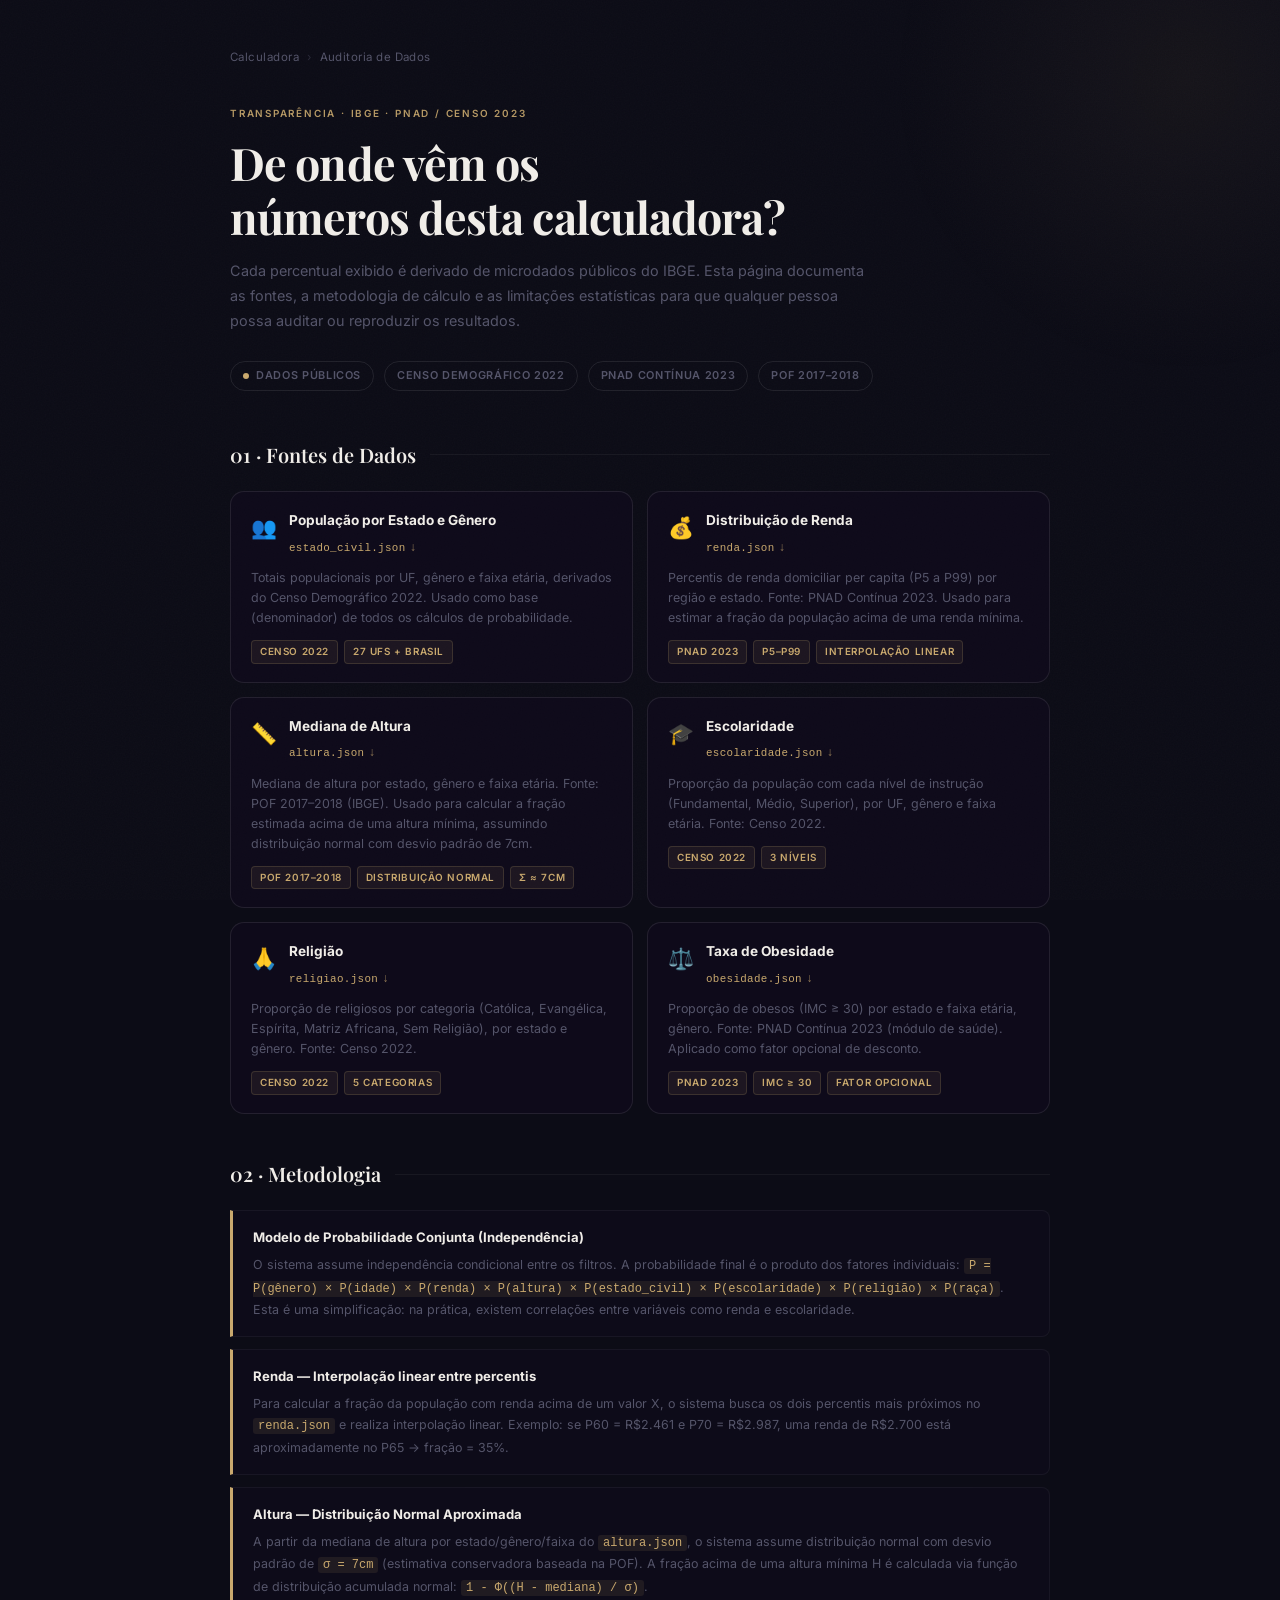
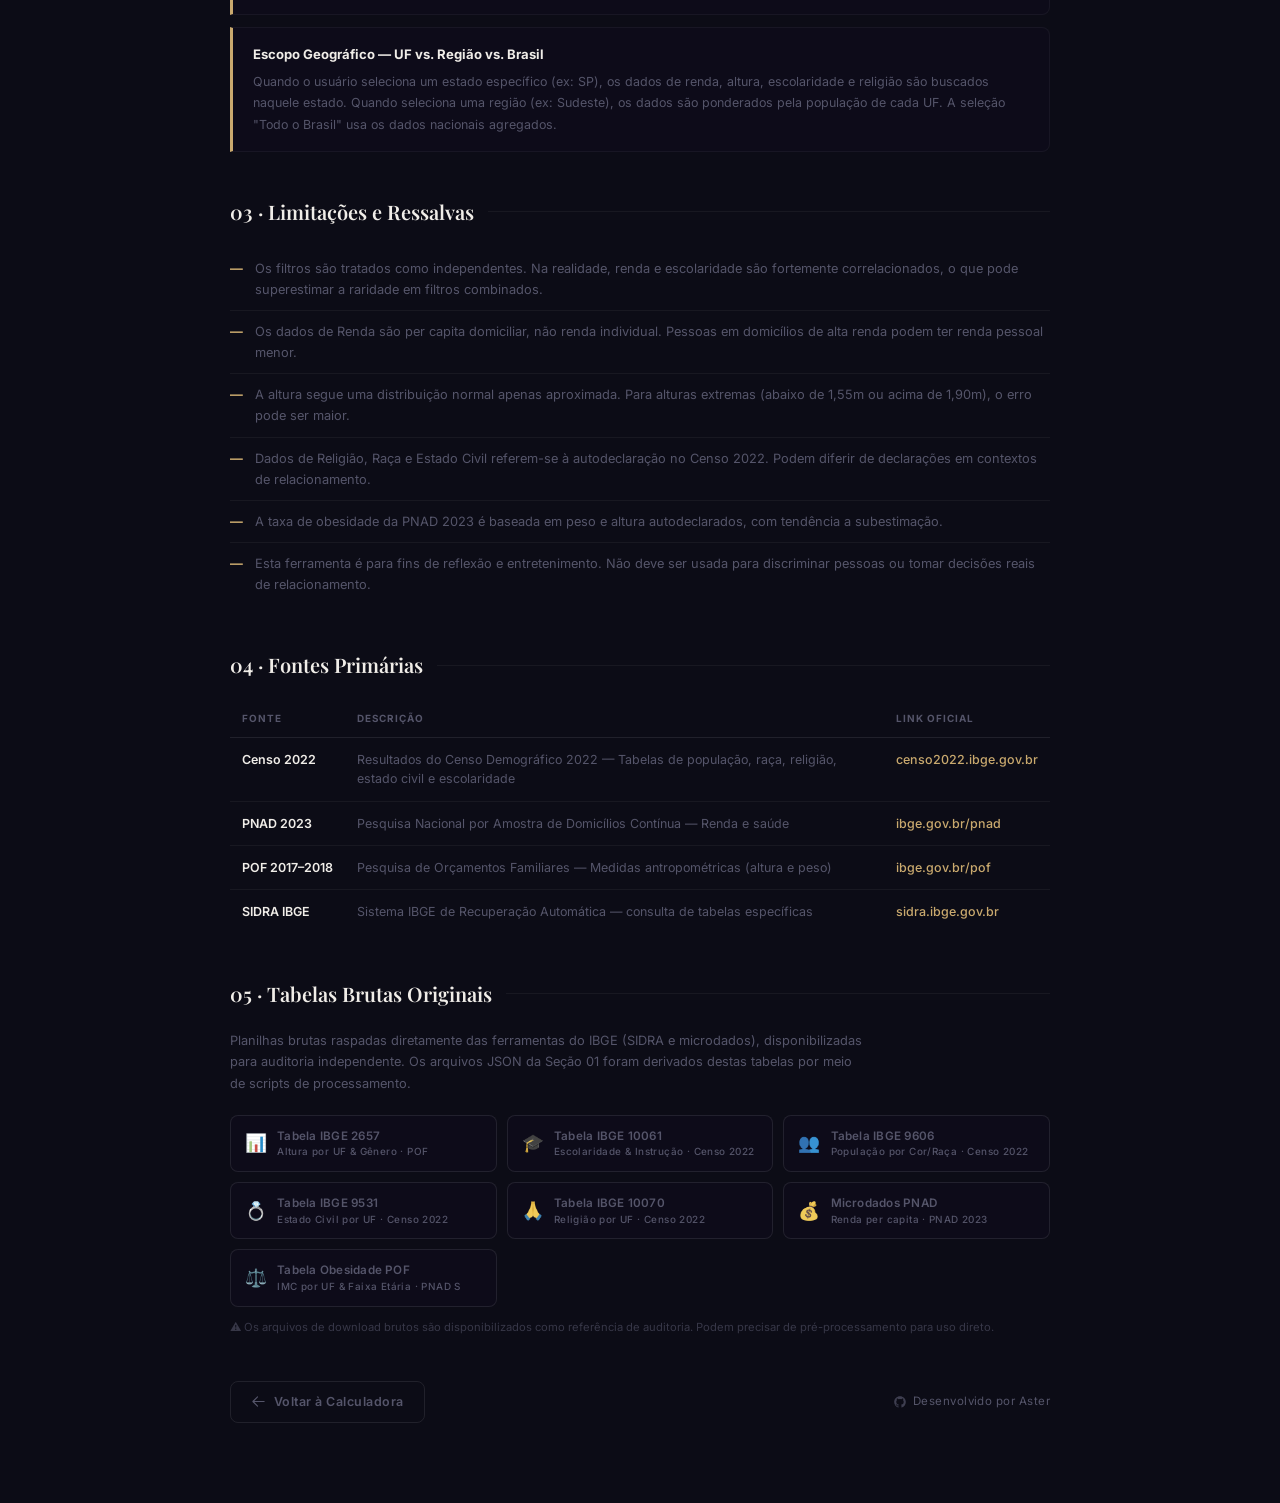
==== dados.html @ e8692c4b "feat: implement calculator interface and add population data CSVs" ====
<!DOCTYPE html>
<html lang="pt-BR">
<head>
  <meta charset="UTF-8" />
  <meta name="viewport" content="width=device-width, initial-scale=1.0" />
  <title>Auditoria de Dados · Calculadora de Raridade</title>
  <meta name="description" content="Transparência total sobre os microdados do IBGE utilizados na Calculadora de Raridade de Parceiros. Consulte fontes, metodologia e limitações." />
  <link rel="stylesheet" href="./css/style.css" />
  <style>
    /* ── Estilos exclusivos de dados.html ─────────────────────────── */
    .audit-wrapper {
      max-width: 860px;
      margin: 0 auto;
      padding: 48px 20px 80px;
      position: relative;
      z-index: 1;
    }

    /* Breadcrumb */
    .breadcrumb {
      display: flex;
      align-items: center;
      gap: 8px;
      font-size: 0.72rem;
      color: var(--text-muted);
      letter-spacing: 0.04em;
      margin-bottom: 40px;
    }
    .breadcrumb a {
      color: var(--text-muted);
      text-decoration: none;
      transition: color 0.18s;
    }
    .breadcrumb a:hover { color: var(--gold-base); }
    .breadcrumb-sep { opacity: 0.4; }

    /* Page header */
    .audit-header {
      margin-bottom: 48px;
    }
    .audit-supertitle {
      font-size: 0.62rem;
      font-weight: 600;
      letter-spacing: 0.18em;
      text-transform: uppercase;
      color: var(--gold-base);
      margin-bottom: 14px;
      opacity: 0.9;
    }
    .audit-title {
      font-family: var(--font-serif);
      font-size: clamp(1.8rem, 5vw, 2.8rem);
      font-weight: 700;
      color: var(--text-primary);
      letter-spacing: -0.02em;
      line-height: 1.2;
      margin-bottom: 14px;
    }
    .audit-desc {
      font-size: 0.9rem;
      color: var(--text-muted);
      line-height: 1.75;
      max-width: 640px;
    }

    /* Status badge row */
    .status-row {
      display: flex;
      flex-wrap: wrap;
      gap: 10px;
      margin: 28px 0 44px;
    }
    .status-chip {
      display: inline-flex;
      align-items: center;
      gap: 7px;
      padding: 5px 12px;
      border: 1px solid var(--border-default);
      border-radius: 9999px;
      font-size: 0.68rem;
      font-weight: 600;
      letter-spacing: 0.06em;
      text-transform: uppercase;
      color: var(--text-muted);
    }
    .status-chip .dot {
      width: 6px; height: 6px;
      border-radius: 50%;
      background: var(--gold-base);
      animation: subtlePulse 2.5s ease-in-out infinite;
    }

    /* Section heading */
    .section-rule {
      display: flex;
      align-items: center;
      gap: 14px;
      margin-bottom: 20px;
    }
    .section-rule h2 {
      font-family: var(--font-serif);
      font-size: 1.25rem;
      font-weight: 600;
      color: var(--text-primary);
      white-space: nowrap;
    }
    .section-rule::after {
      content: '';
      flex: 1;
      height: 1px;
      background: var(--border-subtle);
    }

    /* Data source card */
    .source-grid {
      display: grid;
      grid-template-columns: 1fr;
      gap: 14px;
      margin-bottom: 44px;
    }
    @media (min-width: 600px) {
      .source-grid { grid-template-columns: 1fr 1fr; }
    }

    .source-card {
      background: rgba(17, 10, 31, 0.6);
      border: 1px solid var(--border-default);
      border-radius: var(--radius-md);
      padding: 18px 20px;
      transition: border-color 0.2s;
    }
    .source-card:hover {
      border-color: rgba(201, 169, 110, 0.3);
    }
    .source-card-header {
      display: flex;
      align-items: flex-start;
      gap: 12px;
      margin-bottom: 10px;
    }
    .source-icon {
      font-size: 1.3rem;
      flex-shrink: 0;
      margin-top: 1px;
    }
    .source-name {
      font-size: 0.85rem;
      font-weight: 700;
      color: var(--text-primary);
      margin-bottom: 2px;
    }
    .source-file {
      font-size: 0.68rem;
      color: var(--gold-base);
      font-family: 'Courier New', monospace;
      letter-spacing: 0.03em;
    }
    .source-desc {
      font-size: 0.78rem;
      color: var(--text-muted);
      line-height: 1.6;
      margin-bottom: 12px;
    }
    .source-tags {
      display: flex;
      flex-wrap: wrap;
      gap: 6px;
    }
    .tag {
      font-size: 0.62rem;
      font-weight: 600;
      letter-spacing: 0.06em;
      text-transform: uppercase;
      padding: 3px 8px;
      border-radius: 4px;
      background: rgba(201, 169, 110, 0.08);
      border: 1px solid rgba(201, 169, 110, 0.18);
      color: var(--gold-base);
    }
    .tag.tag-neutral {
      background: rgba(255,255,255,0.04);
      border-color: var(--border-default);
      color: var(--text-muted);
    }

    /* Methodology block */
    .method-block {
      background: rgba(17, 10, 31, 0.4);
      border: 1px solid var(--border-subtle);
      border-left: 3px solid var(--gold-base);
      border-radius: 0 var(--radius-sm) var(--radius-sm) 0;
      padding: 16px 20px;
      margin-bottom: 12px;
    }
    .method-title {
      font-size: 0.82rem;
      font-weight: 700;
      color: var(--text-primary);
      margin-bottom: 6px;
    }
    .method-text {
      font-size: 0.78rem;
      color: var(--text-muted);
      line-height: 1.7;
    }
    .method-text code {
      font-family: 'Courier New', monospace;
      background: rgba(201, 169, 110, 0.1);
      color: var(--gold-base);
      padding: 1px 5px;
      border-radius: 3px;
      font-size: 0.75rem;
    }

    /* Limitation list */
    .limitation-list {
      list-style: none;
      margin-bottom: 44px;
    }
    .limitation-list li {
      display: flex;
      gap: 12px;
      font-size: 0.8rem;
      color: var(--text-muted);
      line-height: 1.65;
      padding: 10px 0;
      border-bottom: 1px solid var(--border-subtle);
    }
    .limitation-list li:last-child { border-bottom: none; }
    .limitation-list li::before {
      content: '—';
      color: var(--gold-base);
      flex-shrink: 0;
      font-weight: 700;
    }

    /* External link table */
    .links-table {
      width: 100%;
      border-collapse: collapse;
      font-size: 0.78rem;
      margin-bottom: 44px;
    }
    .links-table th {
      text-align: left;
      font-size: 0.62rem;
      font-weight: 700;
      letter-spacing: 0.1em;
      text-transform: uppercase;
      color: var(--text-muted);
      padding: 10px 12px;
      border-bottom: 1px solid var(--border-default);
    }
    .links-table td {
      padding: 12px 12px;
      vertical-align: top;
      border-bottom: 1px solid var(--border-subtle);
      color: var(--text-muted);
      line-height: 1.55;
    }
    .links-table tr:last-child td { border-bottom: none; }
    .links-table a {
      color: var(--gold-base);
      text-decoration: none;
      font-weight: 500;
    }
    .links-table a:hover { text-decoration: underline; }
    .links-table td:first-child {
      font-weight: 600;
      color: var(--text-primary);
      white-space: nowrap;
    }

    /* Back button */
    .back-btn {
      display: inline-flex;
      align-items: center;
      gap: 8px;
      padding: 10px 20px;
      border: 1px solid var(--border-default);
      border-radius: var(--radius-sm);
      font-size: 0.78rem;
      font-weight: 600;
      color: var(--text-muted);
      text-decoration: none;
      letter-spacing: 0.04em;
      background: transparent;
      transition: border-color 0.18s, color 0.18s, background 0.18s;
    }
    .back-btn:hover {
      border-color: var(--gold-base);
      color: var(--text-primary);
      background: rgba(201, 169, 110, 0.06);
    }
    .back-btn svg {
      width: 15px;
      height: 15px;
      flex-shrink: 0;
    }

    /* Download link (JSON nos cards) */
    .download-link {
      display: inline-flex;
      align-items: center;
      gap: 4px;
      text-decoration: none;
      color: var(--gold-base);
      transition: color 0.18s, opacity 0.18s;
      cursor: pointer;
    }
    .download-link:hover {
      color: #ffffff;
      opacity: 1;
    }
    .dl-icon {
      display: inline-block;
      font-style: normal;
      font-size: 0.75rem;
      opacity: 0.7;
      transition: transform 0.18s, opacity 0.18s;
    }
    .download-link:hover .dl-icon {
      transform: translateY(2px);
      opacity: 1;
    }

    /* Raw download grid (Seção 05) */
    .raw-dl-intro {
      font-size: 0.8rem;
      color: var(--text-muted);
      line-height: 1.7;
      margin-bottom: 20px;
      max-width: 640px;
    }
    .raw-dl-grid {
      display: grid;
      grid-template-columns: 1fr 1fr;
      gap: 10px;
      margin-bottom: 44px;
    }
    @media (min-width: 600px) {
      .raw-dl-grid { grid-template-columns: 1fr 1fr 1fr; }
    }
    .raw-dl-btn {
      display: flex;
      align-items: center;
      gap: 10px;
      padding: 12px 14px;
      border: 1px solid var(--border-default);
      border-radius: var(--radius-sm);
      background: rgba(17, 10, 31, 0.4);
      text-decoration: none;
      color: var(--text-muted);
      font-size: 0.73rem;
      font-weight: 500;
      letter-spacing: 0.02em;
      line-height: 1.4;
      transition:
        border-color 0.18s var(--ease-smooth),
        color 0.18s var(--ease-smooth),
        background 0.18s var(--ease-smooth);
    }
    .raw-dl-btn:hover {
      border-color: rgba(201, 169, 110, 0.35);
      color: var(--text-primary);
      background: rgba(201, 169, 110, 0.05);
    }
    .raw-dl-btn .rdl-icon {
      font-size: 1.1rem;
      flex-shrink: 0;
      filter: grayscale(0.3);
    }
    .raw-dl-btn .rdl-info {
      display: flex;
      flex-direction: column;
    }
    .raw-dl-btn .rdl-name {
      font-weight: 600;
      color: inherit;
    }
    .raw-dl-btn .rdl-meta {
      font-size: 0.62rem;
      color: var(--text-muted);
      margin-top: 1px;
      letter-spacing: 0.04em;
    }
    .raw-dl-notice {
      font-size: 0.7rem;
      color: var(--text-muted);
      opacity: 0.6;
      margin-top: -32px;
      margin-bottom: 44px;
      line-height: 1.6;
    }
  </style>
</head>

<body>

  <!-- ═══ PÁGINA DE AUDITORIA DE DADOS ════════════════════════════════ -->
  <div class="audit-wrapper">

    <!-- Breadcrumb -->
    <nav class="breadcrumb" aria-label="Navegação">
      <a href="index.html">Calculadora</a>
      <span class="breadcrumb-sep">›</span>
      <span>Auditoria de Dados</span>
    </nav>

    <!-- Header da página -->
    <header class="audit-header">
      <p class="audit-supertitle">Transparência · IBGE · PNAD / Censo 2023</p>
      <h1 class="audit-title">De onde vêm os<br />números desta calculadora?</h1>
      <p class="audit-desc">
        Cada percentual exibido é derivado de microdados públicos do IBGE.
        Esta página documenta as fontes, a metodologia de cálculo e as limitações estatísticas
        para que qualquer pessoa possa auditar ou reproduzir os resultados.
      </p>

      <!-- Status chips -->
      <div class="status-row">
        <span class="status-chip"><span class="dot"></span>Dados Públicos</span>
        <span class="status-chip">Censo Demográfico 2022</span>
        <span class="status-chip">PNAD Contínua 2023</span>
        <span class="status-chip">POF 2017–2018</span>
      </div>
    </header>

    <!-- ── 1. Fontes de Dados ──────────────────────────────────────── -->
    <div class="section-rule"><h2>01 · Fontes de Dados</h2></div>

    <div class="source-grid">

      <div class="source-card">
        <div class="source-card-header">
          <span class="source-icon">👥</span>
          <div>
            <p class="source-name">População por Estado e Gênero</p>
            <a href="data/estado_civil.json" download class="source-file download-link">estado_civil.json <span class="dl-icon">↓</span></a>
          </div>
        </div>
        <p class="source-desc">
          Totais populacionais por UF, gênero e faixa etária, derivados do Censo Demográfico 2022.
          Usado como base (denominador) de todos os cálculos de probabilidade.
        </p>
        <div class="source-tags">
          <span class="tag">Censo 2022</span>
          <span class="tag neutral">27 UFs + Brasil</span>
        </div>
      </div>

      <div class="source-card">
        <div class="source-card-header">
          <span class="source-icon">💰</span>
          <div>
            <p class="source-name">Distribuição de Renda</p>
            <a href="data/renda.json" download class="source-file download-link">renda.json <span class="dl-icon">↓</span></a>
          </div>
        </div>
        <p class="source-desc">
          Percentis de renda domiciliar per capita (P5 a P99) por região e estado.
          Fonte: PNAD Contínua 2023. Usado para estimar a fração da população acima de uma renda mínima.
        </p>
        <div class="source-tags">
          <span class="tag">PNAD 2023</span>
          <span class="tag neutral">P5–P99</span>
          <span class="tag neutral">Interpolação linear</span>
        </div>
      </div>

      <div class="source-card">
        <div class="source-card-header">
          <span class="source-icon">📏</span>
          <div>
            <p class="source-name">Mediana de Altura</p>
            <a href="data/altura.json" download class="source-file download-link">altura.json <span class="dl-icon">↓</span></a>
          </div>
        </div>
        <p class="source-desc">
          Mediana de altura por estado, gênero e faixa etária.
          Fonte: POF 2017–2018 (IBGE). Usado para calcular a fração estimada acima de uma altura mínima,
          assumindo distribuição normal com desvio padrão de 7cm.
        </p>
        <div class="source-tags">
          <span class="tag">POF 2017–2018</span>
          <span class="tag neutral">Distribuição normal</span>
          <span class="tag neutral">σ ≈ 7cm</span>
        </div>
      </div>

      <div class="source-card">
        <div class="source-card-header">
          <span class="source-icon">🎓</span>
          <div>
            <p class="source-name">Escolaridade</p>
            <a href="data/escolaridade.json" download class="source-file download-link">escolaridade.json <span class="dl-icon">↓</span></a>
          </div>
        </div>
        <p class="source-desc">
          Proporção da população com cada nível de instrução (Fundamental, Médio, Superior),
          por UF, gênero e faixa etária. Fonte: Censo 2022.
        </p>
        <div class="source-tags">
          <span class="tag">Censo 2022</span>
          <span class="tag neutral">3 níveis</span>
        </div>
      </div>

      <div class="source-card">
        <div class="source-card-header">
          <span class="source-icon">🙏</span>
          <div>
            <p class="source-name">Religião</p>
            <a href="data/religiao.json" download class="source-file download-link">religiao.json <span class="dl-icon">↓</span></a>
          </div>
        </div>
        <p class="source-desc">
          Proporção de religiosos por categoria (Católica, Evangélica, Espírita, Matriz Africana, Sem Religião),
          por estado e gênero. Fonte: Censo 2022.
        </p>
        <div class="source-tags">
          <span class="tag">Censo 2022</span>
          <span class="tag neutral">5 categorias</span>
        </div>
      </div>

      <div class="source-card">
        <div class="source-card-header">
          <span class="source-icon">⚖️</span>
          <div>
            <p class="source-name">Taxa de Obesidade</p>
            <a href="data/obesidade.json" download class="source-file download-link">obesidade.json <span class="dl-icon">↓</span></a>
          </div>
        </div>
        <p class="source-desc">
          Proporção de obesos (IMC ≥ 30) por estado e faixa etária, gênero.
          Fonte: PNAD Contínua 2023 (módulo de saúde). Aplicado como fator opcional de desconto.
        </p>
        <div class="source-tags">
          <span class="tag">PNAD 2023</span>
          <span class="tag neutral">IMC ≥ 30</span>
          <span class="tag neutral">Fator opcional</span>
        </div>
      </div>

    </div>

    <!-- ── 2. Metodologia de Cálculo ──────────────────────────────── -->
    <div class="section-rule"><h2>02 · Metodologia</h2></div>
    <div style="margin-bottom: 44px;">

      <div class="method-block">
        <p class="method-title">Modelo de Probabilidade Conjunta (Independência)</p>
        <p class="method-text">
          O sistema assume independência condicional entre os filtros. A probabilidade final é o produto dos fatores individuais:
          <code>P = P(gênero) × P(idade) × P(renda) × P(altura) × P(estado_civil) × P(escolaridade) × P(religião) × P(raça)</code>.
          Esta é uma simplificação: na prática, existem correlações entre variáveis como renda e escolaridade.
        </p>
      </div>

      <div class="method-block">
        <p class="method-title">Renda — Interpolação linear entre percentis</p>
        <p class="method-text">
          Para calcular a fração da população com renda acima de um valor X, o sistema busca os dois percentis
          mais próximos no <code>renda.json</code> e realiza interpolação linear.
          Exemplo: se P60 = R$2.461 e P70 = R$2.987, uma renda de R$2.700 está aproximadamente no P65 → fração = 35%.
        </p>
      </div>

      <div class="method-block">
        <p class="method-title">Altura — Distribuição Normal Aproximada</p>
        <p class="method-text">
          A partir da mediana de altura por estado/gênero/faixa do <code>altura.json</code>,
          o sistema assume distribuição normal com desvio padrão de <code>σ = 7cm</code> (estimativa conservadora baseada na POF).
          A fração acima de uma altura mínima H é calculada via função de distribuição acumulada normal: <code>1 - Φ((H - mediana) / σ)</code>.
        </p>
      </div>

      <div class="method-block">
        <p class="method-title">Escopo Geográfico — UF vs. Região vs. Brasil</p>
        <p class="method-text">
          Quando o usuário seleciona um estado específico (ex: SP), os dados de renda, altura, escolaridade e religião
          são buscados naquele estado. Quando seleciona uma região (ex: Sudeste), os dados são ponderados pela população de cada UF.
          A seleção "Todo o Brasil" usa os dados nacionais agregados.
        </p>
      </div>

    </div>

    <!-- ── 3. Limitações ─────────────────────────────────────────── -->
    <div class="section-rule"><h2>03 · Limitações e Ressalvas</h2></div>
    <ul class="limitation-list">
      <li>Os filtros são tratados como independentes. Na realidade, renda e escolaridade são fortemente correlacionados, o que pode superestimar a raridade em filtros combinados.</li>
      <li>Os dados de Renda são per capita domiciliar, não renda individual. Pessoas em domicílios de alta renda podem ter renda pessoal menor.</li>
      <li>A altura segue uma distribuição normal apenas aproximada. Para alturas extremas (abaixo de 1,55m ou acima de 1,90m), o erro pode ser maior.</li>
      <li>Dados de Religião, Raça e Estado Civil referem-se à autodeclaração no Censo 2022. Podem diferir de declarações em contextos de relacionamento.</li>
      <li>A taxa de obesidade da PNAD 2023 é baseada em peso e altura autodeclarados, com tendência a subestimação.</li>
      <li>Esta ferramenta é para fins de reflexão e entretenimento. Não deve ser usada para discriminar pessoas ou tomar decisões reais de relacionamento.</li>
    </ul>

    <!-- ── 4. Links Externos ──────────────────────────────────────── -->
    <div class="section-rule"><h2>04 · Fontes Primárias</h2></div>
    <table class="links-table">
      <thead>
        <tr>
          <th>Fonte</th>
          <th>Descrição</th>
          <th>Link Oficial</th>
        </tr>
      </thead>
      <tbody>
        <tr>
          <td>Censo 2022</td>
          <td>Resultados do Censo Demográfico 2022 — Tabelas de população, raça, religião, estado civil e escolaridade</td>
          <td><a href="https://censo2022.ibge.gov.br/resultados.html" target="_blank" rel="noopener">censo2022.ibge.gov.br</a></td>
        </tr>
        <tr>
          <td>PNAD 2023</td>
          <td>Pesquisa Nacional por Amostra de Domicílios Contínua — Renda e saúde</td>
          <td><a href="https://www.ibge.gov.br/estatisticas/sociais/trabalho/17270-pnad-continua.html" target="_blank" rel="noopener">ibge.gov.br/pnad</a></td>
        </tr>
        <tr>
          <td>POF 2017–2018</td>
          <td>Pesquisa de Orçamentos Familiares — Medidas antropométricas (altura e peso)</td>
          <td><a href="https://www.ibge.gov.br/estatisticas/sociais/saude/24786-pesquisa-de-orcamentos-familiares-2.html" target="_blank" rel="noopener">ibge.gov.br/pof</a></td>
        </tr>
        <tr>
          <td>SIDRA IBGE</td>
          <td>Sistema IBGE de Recuperação Automática — consulta de tabelas específicas</td>
          <td><a href="https://sidra.ibge.gov.br" target="_blank" rel="noopener">sidra.ibge.gov.br</a></td>
        </tr>
      </tbody>
    </table>

    <!-- ── 5. Downloads Brutos ────────────────────────────────────── -->
    <div class="section-rule"><h2>05 · Tabelas Brutas Originais</h2></div>
    <p class="raw-dl-intro">
      Planilhas brutas raspadas diretamente das ferramentas do IBGE (SIDRA e microdados), disponibilizadas
      para auditoria independente. Os arquivos JSON da Seção 01 foram derivados destas tabelas
      por meio de scripts de processamento.
    </p>

    <div class="raw-dl-grid">
      <a href="downloads/tabela2657.csv" download class="raw-dl-btn">
        <span class="rdl-icon">📊</span>
        <span class="rdl-info">
          <span class="rdl-name">Tabela IBGE 2657</span>
          <span class="rdl-meta">Altura por UF &amp; Gênero · POF</span>
        </span>
      </a>
      <a href="downloads/tabela10061.csv" download class="raw-dl-btn">
        <span class="rdl-icon">🎓</span>
        <span class="rdl-info">
          <span class="rdl-name">Tabela IBGE 10061</span>
          <span class="rdl-meta">Escolaridade &amp; Instrução · Censo 2022</span>
        </span>
      </a>
      <a href="downloads/tabela9606.csv" download class="raw-dl-btn">
        <span class="rdl-icon">👥</span>
        <span class="rdl-info">
          <span class="rdl-name">Tabela IBGE 9606</span>
          <span class="rdl-meta">População por Cor/Raça · Censo 2022</span>
        </span>
      </a>
      <a href="downloads/tabela9531.csv" download class="raw-dl-btn">
        <span class="rdl-icon">💍</span>
        <span class="rdl-info">
          <span class="rdl-name">Tabela IBGE 9531</span>
          <span class="rdl-meta">Estado Civil por UF · Censo 2022</span>
        </span>
      </a>
      <a href="downloads/tabela10070.csv" download class="raw-dl-btn">
        <span class="rdl-icon">🙏</span>
        <span class="rdl-info">
          <span class="rdl-name">Tabela IBGE 10070</span>
          <span class="rdl-meta">Religião por UF · Censo 2022</span>
        </span>
      </a>
      <a href="downloads/microdados_pnad_renda.csv" download class="raw-dl-btn">
        <span class="rdl-icon">💰</span>
        <span class="rdl-info">
          <span class="rdl-name">Microdados PNAD</span>
          <span class="rdl-meta">Renda per capita · PNAD 2023</span>
        </span>
      </a>
      <a href="downloads/tabela_obesidade_pof.csv" download class="raw-dl-btn">
        <span class="rdl-icon">⚖️</span>
        <span class="rdl-info">
          <span class="rdl-name">Tabela Obesidade POF</span>
          <span class="rdl-meta">IMC por UF &amp; Faixa Etária · PNAD S</span>
        </span>
      </a>
    </div>
    <p class="raw-dl-notice">⚠ Os arquivos de download brutos são disponibilizados como referência de auditoria. Podem precisar de pré-processamento para uso direto.</p>

    <!-- Botão de voltar + crédito -->
    <div style="display:flex; align-items:center; justify-content:space-between; flex-wrap:wrap; gap:16px; margin-top: 8px;">
      <a href="index.html" class="back-btn">
        <svg xmlns="http://www.w3.org/2000/svg" fill="none" viewBox="0 0 24 24" stroke-width="1.8" stroke="currentColor">
          <path stroke-linecap="round" stroke-linejoin="round" d="M10.5 19.5L3 12m0 0l7.5-7.5M3 12h18" />
        </svg>
        Voltar à Calculadora
      </a>
      <a href="https://github.com/zAstergun" class="footer-credit" target="_blank" rel="noopener" style="font-size:0.72rem;">
        <svg xmlns="http://www.w3.org/2000/svg" viewBox="0 0 24 24" fill="currentColor" width="14" height="14" aria-hidden="true"><path d="M12 2C6.477 2 2 6.484 2 12.021c0 4.428 2.865 8.185 6.839 9.504.5.092.682-.217.682-.482 0-.237-.009-.868-.014-1.703-2.782.605-3.369-1.342-3.369-1.342-.454-1.154-1.11-1.462-1.11-1.462-.908-.62.069-.608.069-.608 1.004.07 1.532 1.032 1.532 1.032.892 1.53 2.341 1.088 2.91.832.092-.647.35-1.088.636-1.338-2.22-.253-4.555-1.113-4.555-4.951 0-1.093.39-1.988 1.029-2.688-.103-.253-.446-1.272.098-2.65 0 0 .84-.27 2.75 1.026A9.564 9.564 0 0 1 12 6.844a9.59 9.59 0 0 1 2.504.337c1.909-1.296 2.747-1.026 2.747-1.026.546 1.378.202 2.397.1 2.65.64.7 1.028 1.595 1.028 2.688 0 3.848-2.338 4.695-4.566 4.944.359.309.678.919.678 1.852 0 1.336-.012 2.415-.012 2.742 0 .267.18.578.688.48C19.138 20.2 22 16.447 22 12.021 22 6.484 17.523 2 12 2z"/></svg>
        Desenvolvido por Aster
      </a>
    </div>

  </div><!-- /audit-wrapper -->

</body>
</html>
---- css/style.css ----
/* ═══════════════════════════════════════════════════════════════════════
   style.css  ·  Calculadora de Raridade de Parceiros
   Tema: Dark Premium · Paleta Carvão + Ouro · Mobile-First
   ═══════════════════════════════════════════════════════════════════════ */

/* ── Importação de Fontes ─────────────────────────────────────────────── */
@import url('https://fonts.googleapis.com/css2?family=Playfair+Display:wght@400;500;600;700&family=Inter:wght@300;400;500;600;700&display=swap');

/* ── Design Tokens ────────────────────────────────────────────────────── */
:root {
  /* Fundo */
  --bg-void:        #08080f;
  --bg-base:        #0c0c16;
  --bg-surface:     #11111e;
  --bg-card:        #141422;
  --bg-elevated:    #1a1a2e;

  /* Bordas */
  --border-subtle:  rgba(255,255,255,0.05);
  --border-default: rgba(255,255,255,0.09);
  --border-mid:     rgba(255,255,255,0.14);

  /* Ouro / Bronze */
  --gold-dim:       #7a6540;
  --gold-base:      #c9a96e;
  --gold-light:     #e0c48a;
  --gold-pale:      #f0deb8;
  --gold-glow:      rgba(201,169,110,0.18);
  --gold-glow-sm:   rgba(201,169,110,0.10);

  /* Texto */
  --text-primary:   #f0ede8;
  --text-secondary: #9898a8;
  --text-muted:     #55556a;
  --text-gold:      #c9a96e;

  /* Fontes */
  --font-serif: 'Playfair Display', Georgia, serif;
  --font-ui:    'Inter', -apple-system, sans-serif;

  /* Semânticas */
  --radius-sm:  8px;
  --radius-md:  14px;
  --radius-lg:  20px;
  --radius-xl:  28px;

  /* Transições */
  --ease-smooth: cubic-bezier(0.4, 0, 0.2, 1);
  --ease-spring: cubic-bezier(0.34, 1.56, 0.64, 1);
}

/* ── Reset ────────────────────────────────────────────────────────────── */
*, *::before, *::after {
  box-sizing: border-box;
  margin: 0;
  padding: 0;
}

html {
  scroll-behavior: smooth;
  -webkit-text-size-adjust: 100%;
}

body {
  font-family: 'Inter', -apple-system, sans-serif;
  font-size: 15px;
  line-height: 1.6;
  color: var(--text-primary);
  background-color: var(--bg-base);
  min-height: 100vh;
  -webkit-font-smoothing: antialiased;
  -moz-osx-font-smoothing: grayscale;
  position: relative;
  overflow-x: hidden;
}

/* ── Grain texture (ruído sutil no fundo) ────────────────────────────── */
body::before {
  content: '';
  position: fixed;
  inset: 0;
  z-index: 0;
  pointer-events: none;
  opacity: 0.025;
  background-image:
    url("data:image/svg+xml,%3Csvg xmlns='http://www.w3.org/2000/svg' width='300' height='300'%3E%3Cfilter id='n'%3E%3CfeTurbulence type='fractalNoise' baseFrequency='0.75' numOctaves='4' stitchTiles='stitch'/%3E%3C/filter%3E%3Crect width='300' height='300' filter='url(%23n)' opacity='1'/%3E%3C/svg%3E");
}

/* ── Luz ambiente suave (ouro atenuado) ──────────────────────────────── */
body::after {
  content: '';
  position: fixed;
  top: -30vh;
  right: -20vw;
  width: 70vw;
  height: 70vw;
  max-width: 700px;
  max-height: 700px;
  background: radial-gradient(circle, rgba(201,169,110,0.055) 0%, transparent 60%);
  pointer-events: none;
  z-index: 0;
}

/* ── Keyframes ────────────────────────────────────────────────────────── */
@keyframes fadeUp {
  from { opacity: 0; transform: translateY(18px); }
  to   { opacity: 1; transform: translateY(0);    }
}

@keyframes scaleIn {
  from { opacity: 0; transform: scale(0.88); }
  to   { opacity: 1; transform: scale(1);    }
}

@keyframes numberReveal {
  from { opacity: 0; transform: translateY(8px) scale(0.95); filter: blur(4px); }
  to   { opacity: 1; transform: translateY(0)   scale(1);    filter: blur(0);   }
}

@keyframes spin {
  to { transform: rotate(360deg); }
}

@keyframes shimmerGold {
  0%   { background-position: -200% center; }
  100% { background-position:  200% center; }
}

@keyframes subtlePulse {
  0%, 100% { opacity: 1; }
  50%       { opacity: 0.55; }
}

/* ── Utilitários de animação ─────────────────────────────────────────── */
.anim-fade-up {
  opacity: 0;
  animation: fadeUp 0.55s var(--ease-smooth) forwards;
}

/* ══════════════════════════════════════════════════════════════════════
   LOADING OVERLAY
   ══════════════════════════════════════════════════════════════════════ */
#loading-overlay {
  position: fixed;
  inset: 0;
  z-index: 200;
  display: flex;
  align-items: center;
  justify-content: center;
  background: var(--bg-void);
  transition: opacity 0.5s var(--ease-smooth), visibility 0.5s var(--ease-smooth);
}

#loading-overlay.hidden {
  opacity: 0;
  visibility: hidden;
  pointer-events: none;
}

.loading-inner {
  text-align: center;
  padding: 0 32px;
}

.loading-spinner {
  width: 40px;
  height: 40px;
  border: 2px solid rgba(201,169,110,0.15);
  border-top-color: var(--gold-base);
  border-radius: 50%;
  margin: 0 auto 24px;
  animation: spin 0.9s linear infinite;
}

.loading-title {
  font-family: 'Playfair Display', Georgia, serif;
  font-size: 1.1rem;
  font-weight: 500;
  color: var(--text-primary);
  margin-bottom: 8px;
  letter-spacing: 0.01em;
}

.loading-sub {
  font-size: 0.8rem;
  color: var(--text-muted);
  letter-spacing: 0.02em;
}

/* ══════════════════════════════════════════════════════════════════════
   LAYOUT PRINCIPAL
   ══════════════════════════════════════════════════════════════════════ */
.page-wrapper {
  position: relative;
  z-index: 1;
  max-width: 1200px;
  margin: 0 auto;
  padding: 40px 20px 80px;
}

/* ── Header ──────────────────────────────────────────────────────────── */
.site-header {
  text-align: center;
  padding-bottom: 52px;
}

/* Supertitle — marca discreta acima do H1 */
.header-supertitle {
  font-size: 0.65rem;
  font-weight: 600;
  letter-spacing: 0.18em;
  text-transform: uppercase;
  color: var(--text-muted);
  margin-bottom: 18px;
  opacity: 0.7;
}

.header-eyebrow {
  display: inline-flex;
  align-items: center;
  gap: 8px;
  font-size: 0.68rem;
  font-weight: 600;
  letter-spacing: 0.14em;
  text-transform: uppercase;
  color: var(--gold-base);
  margin-bottom: 22px;
}

.eyebrow-line {
  display: block;
  width: 28px;
  height: 1px;
  background: var(--gold-base);
  opacity: 0.6;
}

.header-title {
  font-family: 'Playfair Display', Georgia, serif;
  font-size: clamp(2rem, 7vw, 3.2rem);
  font-weight: 600;
  line-height: 1.18;
  color: var(--text-primary);
  letter-spacing: -0.01em;
  margin-bottom: 18px;
}

.header-title em {
  font-style: italic;
  background: linear-gradient(135deg, var(--gold-base) 0%, var(--gold-pale) 50%, var(--gold-base) 100%);
  background-size: 200% auto;
  -webkit-background-clip: text;
  -webkit-text-fill-color: transparent;
  background-clip: text;
  animation: shimmerGold 4s linear infinite;
  display: block;
}

.header-sub {
  font-size: 0.9rem;
  color: var(--text-secondary);
  max-width: 440px;
  margin: 0 auto;
  line-height: 1.7;
}

/* ── Grid principal ──────────────────────────────────────────────────── */
.main-grid {
  display: flex;
  flex-direction: column;
  gap: 32px;
}

@media (min-width: 1024px) {
  .main-grid {
    display: grid;
    grid-template-columns: 1fr 400px;
    align-items: start;
    gap: 32px;
  }
}

/* ── Coluna de formulário ────────────────────────────────────────────── */
.form-col {
  display: flex;
  flex-direction: column;
  gap: 16px;
}

.dashboard-card {
  background: rgba(20, 20, 34, 0.55);
  border: 1px solid rgba(255,255,255,0.06);
  border-radius: var(--radius-xl);
  padding: 28px 24px;
  backdrop-filter: blur(16px);
  -webkit-backdrop-filter: blur(16px);
  box-shadow: 0 8px 32px rgba(0,0,0,0.3);
}

.form-header {
  display: flex;
  align-items: center;
  justify-content: space-between;
  margin-bottom: 24px;
  padding-bottom: 16px;
  border-bottom: 1px solid var(--border-subtle);
}

.form-title {
  font-size: 1.15rem;
  font-weight: 600;
  color: var(--gold-light);
  letter-spacing: -0.01em;
}

.btn-reset {
  display: inline-flex;
  align-items: center;
  gap: 6px;
  background: transparent;
  border: none;
  font-family: inherit;
  font-size: 0.75rem;
  font-weight: 600;
  text-transform: uppercase;
  letter-spacing: 0.08em;
  color: var(--text-muted);
  cursor: pointer;
  transition: color 0.2s;
}

.btn-reset:hover {
  color: var(--gold-base);
}

.btn-reset svg {
  width: 14px;
  height: 14px;
}

.filters-container {
  display: flex;
  flex-direction: column;
  gap: 0;
}

/* ── Coluna de resultado ─────────────────────────────────────────────── */
.result-col {
  display: flex;
  flex-direction: column;
  gap: 16px;
}

@media (min-width: 1024px) {
  .result-col {
    position: sticky;
    top: 28px;
  }
}

/* ══════════════════════════════════════════════════════════════════════
   CARDS DE INPUT
   ══════════════════════════════════════════════════════════════════════ */
.filter-group {
  padding: 20px 0;
  border-bottom: 1px solid var(--border-subtle);
  transition: opacity 0.2s;
}

.filter-group:first-child {
  padding-top: 0;
}

.filter-group.no-border {
  border-bottom: none;
  padding-bottom: 0;
}

.filter-group:focus-within {
  opacity: 1;
}

.toggle-title {
  font-size: 0.88rem;
  font-weight: 600;
  color: var(--text-primary);
  margin-bottom: 4px;
}

.toggle-desc {
  font-size: 0.73rem;
  color: var(--text-muted);
  line-height: 1.5;
}

.card-label {
  font-size: 0.92rem;
  font-weight: 600;
  color: var(--text-primary);
  margin-bottom: 16px;
  letter-spacing: -0.01em;
}

/* ══════════════════════════════════════════════════════════════════════
   CONTROLE: GÊNERO (pastilhas)
   ══════════════════════════════════════════════════════════════════════ */
.gender-row {
  display: grid;
  grid-template-columns: 1fr 1fr;
  gap: 10px;
}

.gender-option input[type="radio"] {
  display: none;
}

.gender-pill {
  display: flex;
  flex-direction: column;
  align-items: center;
  justify-content: center;
  gap: 10px;
  padding: 20px 12px;
  border-radius: var(--radius-md);
  border: 1.5px solid var(--border-default);
  background: var(--bg-elevated);
  cursor: pointer;
  user-select: none;
  transition:
    border-color 0.22s var(--ease-smooth),
    background 0.22s var(--ease-smooth),
    box-shadow 0.22s var(--ease-smooth);
}

.gender-pill:hover {
  border-color: var(--gold-dim);
  background: rgba(201,169,110,0.04);
}

.gender-icon {
  font-size: 1.75rem;
  line-height: 1;
}

.gender-text {
  font-size: 0.72rem;
  font-weight: 700;
  text-transform: uppercase;
  letter-spacing: 0.1em;
  color: var(--text-muted);
  transition: color 0.22s;
}

.gender-option input[type="radio"]:checked + .gender-pill {
  border-color: var(--gold-base);
  background: rgba(201,169,110,0.08);
  box-shadow: 0 0 20px rgba(201,169,110,0.12), inset 0 1px 0 rgba(201,169,110,0.1);
}

.gender-option input[type="radio"]:checked + .gender-pill .gender-text {
  color: var(--gold-light);
}

/* ══════════════════════════════════════════════════════════════════════
   CONTROLE: SELECT
   ══════════════════════════════════════════════════════════════════════ */
.styled-select {
  width: 100%;
  background: var(--bg-elevated);
  border: 1.5px solid var(--border-default);
  border-radius: var(--radius-sm);
  color: var(--text-primary);
  font-family: 'Inter', sans-serif;
  font-size: 0.9rem;
  padding: 12px 40px 12px 16px;
  outline: none;
  cursor: pointer;
  -webkit-appearance: none;
  appearance: none;
  background-image: url("data:image/svg+xml,%3Csvg xmlns='http://www.w3.org/2000/svg' fill='none' viewBox='0 0 20 20'%3E%3Cpath stroke='%23c9a96e' stroke-linecap='round' stroke-linejoin='round' stroke-width='1.5' d='M6 8l4 4 4-4'/%3E%3C/svg%3E");
  background-repeat: no-repeat;
  background-position: right 14px center;
  background-size: 18px;
  transition: border-color 0.2s, box-shadow 0.2s;
}

.styled-select:focus {
  border-color: var(--gold-dim);
  box-shadow: 0 0 0 3px var(--gold-glow-sm);
}

.styled-select option {
  background: #1a1a2e;
  color: var(--text-primary);
}

/* ══════════════════════════════════════════════════════════════════════
   CONTROLE: DUAL-THUMB SLIDER (IDADE)
   ══════════════════════════════════════════════════════════════════════ */
.dual-slider-container {
  position: relative;
  width: 100%;
  height: 20px;              /* altura do hit-area para os thumbs */
  margin: 14px 0 8px;
}

/* Trilha de fundo — linha fina cinza */
.dual-slider-track {
  position: absolute;
  top: 50%;
  left: 0;
  right: 0;
  height: 3px;
  transform: translateY(-50%);
  background: var(--bg-elevated);
  border-radius: 9999px;
  z-index: 0;
}

/* Preenchimento dourado entre os dois thumbs — atualizado via JS */
.dual-slider-fill {
  position: absolute;
  top: 50%;
  height: 3px;
  transform: translateY(-50%);
  background: linear-gradient(90deg, var(--gold-base), var(--gold-light));
  border-radius: 9999px;
  z-index: 1;
  box-shadow: 0 0 10px var(--gold-glow);
  pointer-events: none;
}

/* Inputs completamente transparentes e sobrepostos — apenas os thumbs capturam eventos */
.dual-range {
  position: absolute;
  top: 0;
  left: 0;
  width: 100%;
  height: 100%;
  -webkit-appearance: none;
  appearance: none;
  background: transparent !important;
  pointer-events: none;  /* a barra em si ignora cliques */
  z-index: 5;
  margin: 0;
  outline: none;
  border: none;
}

.dual-range::-webkit-slider-thumb {
  pointer-events: auto;  /* apenas os thumbs capturam */
  -webkit-appearance: none;
  width: 22px;
  height: 22px;
  border-radius: 50%;
  background: var(--gold-base);
  border: 3px solid var(--bg-card);
  box-shadow: 0 0 0 1px var(--gold-dim), 0 2px 8px rgba(0,0,0,0.4);
  cursor: pointer;
  transition: box-shadow 0.2s, transform 0.18s var(--ease-spring);
}

.dual-range::-webkit-slider-thumb:hover {
  box-shadow: 0 0 0 1px var(--gold-base), 0 0 14px var(--gold-glow), 0 2px 8px rgba(0,0,0,0.4);
  transform: scale(1.15);
}

.dual-range:active::-webkit-slider-thumb {
  transform: scale(0.95);
}

.dual-range::-moz-range-thumb {
  pointer-events: auto;
  appearance: none;
  width: 22px;
  height: 22px;
  border-radius: 50%;
  background: var(--gold-base);
  border: 3px solid var(--bg-card);
  box-shadow: 0 0 0 1px var(--gold-dim);
  cursor: pointer;
  transition: box-shadow 0.2s, transform 0.18s var(--ease-spring);
}

/* ══════════════════════════════════════════════════════════════════════
   CONTROLE: SLIDERS
   ══════════════════════════════════════════════════════════════════════ */
.slider-header {
  display: flex;
  align-items: baseline;
  justify-content: space-between;
  margin-bottom: 18px;
}

.slider-value {
  font-family: 'Playfair Display', Georgia, serif;
  font-size: 1.5rem;
  font-weight: 600;
  color: var(--gold-light);
  letter-spacing: -0.02em;
  line-height: 1;
}

.styled-range {
  -webkit-appearance: none;
  appearance: none;
  width: 100%;
  height: 3px;
  border-radius: 9999px;
  background: var(--bg-elevated);
  outline: none;
  cursor: pointer;
  border: none;
}

.styled-range::-webkit-slider-thumb {
  -webkit-appearance: none;
  appearance: none;
  width: 20px;
  height: 20px;
  border-radius: 50%;
  background: var(--gold-base);
  border: 3px solid var(--bg-card);
  box-shadow: 0 0 0 1px var(--gold-dim), 0 2px 8px rgba(0,0,0,0.4);
  cursor: pointer;
  transition: box-shadow 0.2s, transform 0.18s var(--ease-spring);
}

.styled-range::-webkit-slider-thumb:hover {
  box-shadow: 0 0 0 1px var(--gold-base), 0 0 14px var(--gold-glow), 0 2px 8px rgba(0,0,0,0.4);
  transform: scale(1.15);
}

.styled-range:active::-webkit-slider-thumb {
  transform: scale(0.95);
}

.styled-range::-moz-range-thumb {
  width: 20px;
  height: 20px;
  border-radius: 50%;
  background: var(--gold-base);
  border: 3px solid var(--bg-card);
  box-shadow: 0 0 0 1px var(--gold-dim);
  cursor: pointer;
}

.slider-labels {
  display: flex;
  justify-content: space-between;
  font-size: 0.68rem;
  color: var(--text-muted);
  letter-spacing: 0.04em;
  margin-top: 10px;
}

/* ══════════════════════════════════════════════════════════════════════
   CONTROLE: PILLS / CHIPS (Estado civil, escolaridade, religião)
   ══════════════════════════════════════════════════════════════════════ */
.pills-group {
  display: flex;
  flex-wrap: wrap;
  gap: 8px;
}

/* Oculta os inputs nativos (checkbox e radio) — design via pill-chip */
.pill-option input[type="checkbox"],
.pill-option input[type="radio"] {
  display: none;
}

.pill-chip {
  display: inline-flex;
  align-items: center;
  gap: 6px;
  padding: 7px 15px;
  border-radius: 9999px;
  border: 1.5px solid var(--border-default);
  background: var(--bg-elevated);
  font-size: 0.78rem;
  font-weight: 500;
  color: var(--text-secondary);
  cursor: pointer;
  user-select: none;
  white-space: nowrap;
  transition:
    border-color 0.18s var(--ease-smooth),
    background 0.18s var(--ease-smooth),
    color 0.18s var(--ease-smooth);
}

.pill-chip:hover {
  border-color: var(--gold-dim);
  color: var(--text-primary);
}

.pill-check {
  width: 6px;
  height: 6px;
  border-radius: 50%;
  background: var(--border-mid);
  transition: background 0.18s, box-shadow 0.18s;
  flex-shrink: 0;
}

/* Estado ativo — checkbox */
.pill-option input[type="checkbox"]:checked + .pill-chip {
  border-color: var(--gold-base);
  background: rgba(201,169,110,0.08);
  color: var(--gold-light);
}

.pill-option input[type="checkbox"]:checked + .pill-chip .pill-check {
  background: var(--gold-base);
  box-shadow: 0 0 6px var(--gold-glow);
}

/* Estado ativo — radio (mesmo visual) */
.pill-option input[type="radio"]:checked + .pill-chip {
  border-color: var(--gold-base);
  background: rgba(201,169,110,0.08);
  color: var(--gold-light);
}

.pill-option input[type="radio"]:checked + .pill-chip .pill-check {
  background: var(--gold-base);
  box-shadow: 0 0 6px var(--gold-glow);
}

.card-hint {
  font-size: 0.73rem;
  color: var(--text-muted);
  margin-top: 12px;
  line-height: 1.5;
}

/* ══════════════════════════════════════════════════════════════════════
   CONTROLE: TOGGLE (Obesidade)
   ══════════════════════════════════════════════════════════════════════ */
.toggle-row {
  display: flex;
  align-items: center;
  justify-content: space-between;
  gap: 16px;
}

.toggle-row .toggle-info h3 {
  font-size: 0.88rem;
  font-weight: 600;
  color: var(--text-primary);
  margin-bottom: 4px;
}

.toggle-row .toggle-info p {
  font-size: 0.73rem;
  color: var(--text-muted);
  line-height: 1.5;
}

.toggle-wrap {
  flex-shrink: 0;
}

.toggle-wrap input[type="checkbox"] {
  display: none;
}

.toggle-track {
  display: block;
  width: 50px;
  height: 28px;
  border-radius: 9999px;
  background: var(--bg-elevated);
  border: 1.5px solid var(--border-default);
  cursor: pointer;
  position: relative;
  transition: background 0.28s var(--ease-smooth), border-color 0.28s var(--ease-smooth);
}

.toggle-track::after {
  content: '';
  position: absolute;
  top: 3px;
  left: 3px;
  width: 20px;
  height: 20px;
  border-radius: 50%;
  background: var(--text-muted);
  transition: transform 0.28s var(--ease-spring), background 0.28s;
}

.toggle-wrap input[type="checkbox"]:checked + .toggle-track {
  background: rgba(201,169,110,0.15);
  border-color: var(--gold-base);
}

.toggle-wrap input[type="checkbox"]:checked + .toggle-track::after {
  transform: translateX(22px);
  background: var(--gold-base);
  box-shadow: 0 0 8px var(--gold-glow);
}

/* ══════════════════════════════════════════════════════════════════════
   CARD DE RESULTADO — Glassmorphism Premium
   ══════════════════════════════════════════════════════════════════════ */
#result-card {
  background: rgba(20, 20, 34, 0.75);
  border: 1px solid rgba(201,169,110,0.18);
  border-radius: var(--radius-xl);
  padding: 36px 28px 28px;
  backdrop-filter: blur(20px);
  -webkit-backdrop-filter: blur(20px);
  position: relative;
  overflow: hidden;
  box-shadow:
    0 0 0 1px rgba(201,169,110,0.06) inset,
    0 2px 80px rgba(0,0,0,0.5),
    0 0 60px rgba(201,169,110,0.04);
}

/* Linha superior dourada */
#result-card::before {
  content: '';
  position: absolute;
  top: 0; left: 10%; right: 10%;
  height: 1px;
  background: linear-gradient(90deg, transparent, var(--gold-base), transparent);
  opacity: 0.6;
}

/* Brilho de canto */
#result-card::after {
  content: '';
  position: absolute;
  top: -60px; right: -60px;
  width: 180px; height: 180px;
  background: radial-gradient(circle, rgba(201,169,110,0.07) 0%, transparent 70%);
  pointer-events: none;
}

/* Indicador ao vivo */
.live-badge {
  display: inline-flex;
  align-items: center;
  gap: 8px;
  font-size: 0.62rem;
  font-weight: 700;
  letter-spacing: 0.12em;
  text-transform: uppercase;
  color: var(--text-muted);
  margin-bottom: 28px;
}

.live-dot {
  width: 6px;
  height: 6px;
  border-radius: 50%;
  background: var(--gold-base);
  animation: subtlePulse 2.5s ease-in-out infinite;
  flex-shrink: 0;
}

/* Label acima do número */
.result-overline {
  font-size: 0.72rem;
  font-weight: 600;
  letter-spacing: 0.1em;
  text-transform: uppercase;
  color: var(--text-muted);
  margin-bottom: 10px;
}

/* O número grande — fonte serifada dourada */
#big-percentage {
  font-family: 'Playfair Display', Georgia, serif;
  font-size: clamp(3rem, 14vw, 5rem);
  font-weight: 700;
  line-height: 1;
  letter-spacing: -0.03em;
  background: linear-gradient(135deg, var(--gold-base) 0%, var(--gold-pale) 45%, var(--gold-base) 100%);
  background-size: 200% auto;
  -webkit-background-clip: text;
  -webkit-text-fill-color: transparent;
  background-clip: text;
  animation: shimmerGold 5s linear infinite;
  margin-bottom: 16px;
  display: block;
}

#big-percentage.pop {
  animation: numberReveal 0.5s var(--ease-spring) both, shimmerGold 5s linear infinite;
}

/* Subtítulo dinâmico */
#result-subtitle {
  font-size: 0.85rem;
  color: var(--text-secondary);
  line-height: 1.65;
  margin-bottom: 24px;
}

#result-subtitle strong {
  color: var(--text-primary);
  font-weight: 600;
}

/* Barra de progresso */
.progress-track {
  height: 2px;
  background: rgba(255,255,255,0.05);
  border-radius: 9999px;
  overflow: hidden;
  margin-bottom: 28px;
}

#progress-fill {
  height: 100%;
  border-radius: 9999px;
  background: linear-gradient(90deg, var(--gold-dim), var(--gold-light));
  transition: width 0.7s var(--ease-spring);
  box-shadow: 0 0 8px var(--gold-glow);
}

/* Divisória */
.result-divider {
  height: 1px;
  background: var(--border-subtle);
  margin: 4px 0 20px;
}

/* Breakdown grid */
.breakdown-label {
  font-size: 0.62rem;
  font-weight: 700;
  letter-spacing: 0.12em;
  text-transform: uppercase;
  color: var(--text-muted);
  margin-bottom: 12px;
}

.breakdown-grid {
  display: grid;
  grid-template-columns: 1fr 1fr;
  gap: 8px;
  margin-bottom: 24px;
}

.breakdown-cell {
  background: rgba(255,255,255,0.022);
  border: 1px solid var(--border-subtle);
  border-radius: var(--radius-sm);
  padding: 10px 12px;
}

.breakdown-cell .bc-icon {
  font-size: 0.75rem;
  margin-bottom: 4px;
  display: block;
}

.breakdown-cell .bc-name {
  font-size: 0.65rem;
  color: var(--text-muted);
  display: block;
  margin-bottom: 3px;
  letter-spacing: 0.03em;
}

.breakdown-cell .bc-value {
  font-size: 0.8rem;
  font-weight: 700;
  color: var(--text-primary);
  display: block;
}

.breakdown-cell .bc-extra {
  font-size: 0.65rem;
  color: var(--text-muted);
  margin-top: 2px;
  display: block;
}

/* Botão compartilhar */
.btn-share {
  display: flex;
  align-items: center;
  justify-content: center;
  gap: 9px;
  width: 100%;
  padding: 14px 20px;
  border-radius: var(--radius-sm);
  border: 1px solid var(--border-default);
  background: transparent;
  font-family: 'Inter', sans-serif;
  font-size: 0.78rem;
  font-weight: 600;
  letter-spacing: 0.05em;
  color: var(--text-secondary);
  cursor: pointer;
  margin-bottom: 16px;
  transition: all 0.18s var(--ease-smooth);
}

.btn-share:hover {
  border-color: var(--gold-dim);
  color: var(--gold-light);
  background: rgba(201,169,110,0.04);
}

.btn-share svg {
  width: 15px;
  height: 15px;
  flex-shrink: 0;
}

/* Disclaimer */
.result-disclaimer {
  font-size: 0.68rem;
  color: var(--text-muted);
  text-align: center;
  line-height: 1.5;
  letter-spacing: 0.02em;
}

/* ── Fun fact card ────────────────────────────────────────────────────── */
.fun-fact-card {
  background: var(--bg-surface);
  border: 1px solid var(--border-subtle);
  border-radius: var(--radius-md);
  padding: 16px 18px;
  display: flex;
  gap: 12px;
  align-items: flex-start;
}

.fun-fact-icon {
  font-size: 1rem;
  flex-shrink: 0;
  margin-top: 1px;
  filter: grayscale(0.3);
}

#fun-fact {
  font-size: 0.78rem;
  color: var(--text-muted);
  line-height: 1.6;
}

/* ── Footer ──────────────────────────────────────────────────────────── */
.site-footer {
  text-align: center;
  padding-top: 60px;
  font-size: 0.68rem;
  color: var(--text-muted);
  letter-spacing: 0.04em;
  line-height: 2;
}

.footer-rule {
  width: 60px;
  height: 1px;
  background: linear-gradient(90deg, transparent, var(--gold-dim), transparent);
  margin: 0 auto 20px;
}

.footer-tagline {
  font-size: 0.68rem;
  color: var(--text-muted);
  margin-bottom: 4px;
}

.footer-disclaimer {
  font-size: 0.62rem;
  color: var(--text-muted);
  opacity: 0.5;
  margin-bottom: 20px;
}

/* Footer actions: GitHub + Botão auditoria */
.footer-actions {
  display: flex;
  align-items: center;
  justify-content: center;
  gap: 16px;
  flex-wrap: wrap;
  margin-top: 8px;
}

.footer-credit {
  display: inline-flex;
  align-items: center;
  gap: 6px;
  font-size: 0.68rem;
  color: var(--text-muted);
  text-decoration: none;
  letter-spacing: 0.04em;
  transition: color 0.18s var(--ease-smooth);
}

.footer-credit:hover {
  color: var(--gold-base);
}

.footer-credit svg {
  opacity: 0.7;
  flex-shrink: 0;
  transition: opacity 0.18s;
}

.footer-credit:hover svg {
  opacity: 1;
}

/* Botão ghost de auditoria de dados */
.footer-audit-btn {
  display: inline-flex;
  align-items: center;
  gap: 6px;
  padding: 6px 14px;
  border: 1px solid var(--border-default);
  border-radius: var(--radius-sm);
  font-size: 0.68rem;
  font-weight: 500;
  color: var(--text-muted);
  text-decoration: none;
  letter-spacing: 0.04em;
  background: transparent;
  transition:
    border-color 0.18s var(--ease-smooth),
    color 0.18s var(--ease-smooth),
    background 0.18s var(--ease-smooth);
}

.footer-audit-btn:hover {
  border-color: var(--gold-dim);
  color: var(--gold-light);
  background: rgba(201,169,110,0.04);
}

/* ══════════════════════════════════════════════════════════════════════
   ANIMAÇÕES ESCALONADAS (delay para entrada)
   ══════════════════════════════════════════════════════════════════════ */
.anim-fade-up:nth-child(1)  { animation-delay: 0.05s; }
.anim-fade-up:nth-child(2)  { animation-delay: 0.10s; }
.anim-fade-up:nth-child(3)  { animation-delay: 0.15s; }
.anim-fade-up:nth-child(4)  { animation-delay: 0.20s; }
.anim-fade-up:nth-child(5)  { animation-delay: 0.25s; }
.anim-fade-up:nth-child(6)  { animation-delay: 0.30s; }
.anim-fade-up:nth-child(7)  { animation-delay: 0.35s; }
.anim-fade-up:nth-child(8)  { animation-delay: 0.40s; }
.anim-fade-up:nth-child(9)  { animation-delay: 0.45s; }
.anim-fade-up:nth-child(10) { animation-delay: 0.50s; }
.anim-fade-up:nth-child(11) { animation-delay: 0.55s; }

/* ══════════════════════════════════════════════════════════════════════
   RESPONSIVO FINO
   ══════════════════════════════════════════════════════════════════════ */
@media (max-width: 420px) {
  .page-wrapper { padding: 28px 16px 60px; }
  #result-card  { padding: 28px 18px 22px; }
  .input-card   { padding: 18px 16px 16px; }
  .site-header  { padding-bottom: 36px; }
}

@media (min-width: 640px) {
  .page-wrapper { padding: 56px 32px 80px; }
}
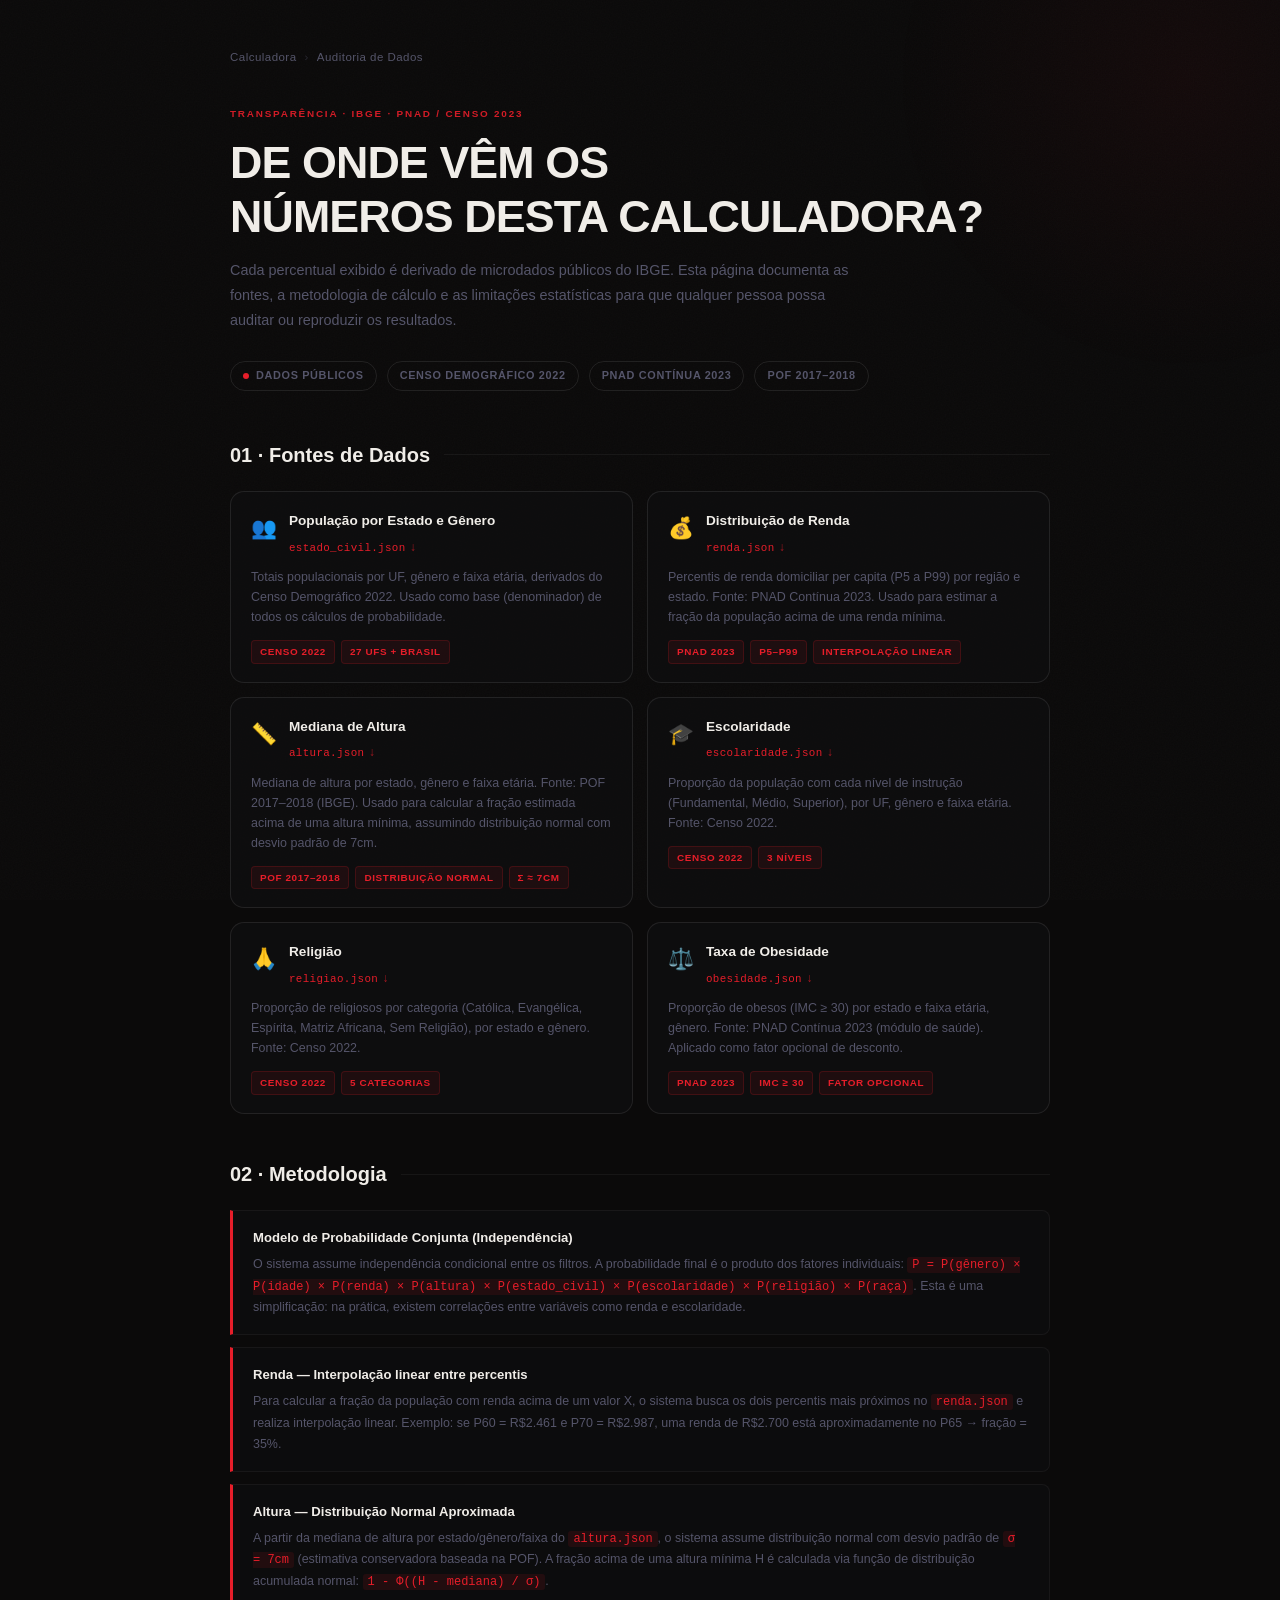
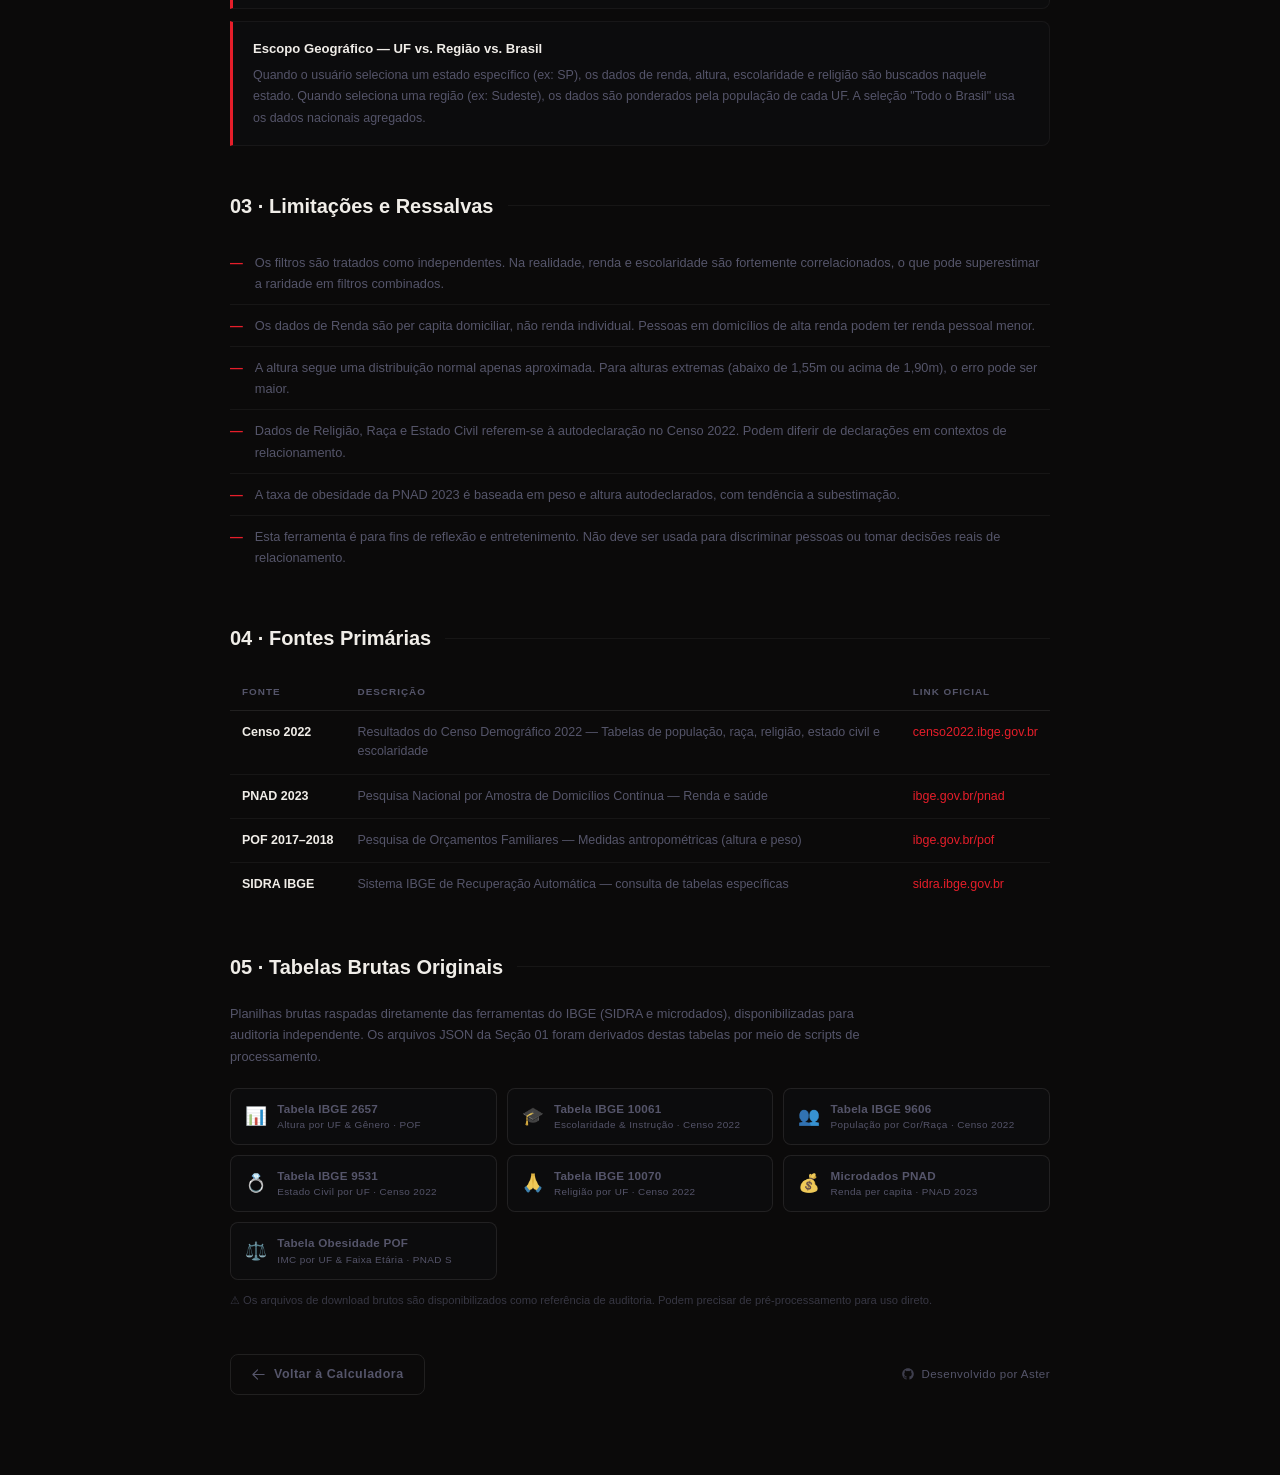
==== commit 9ac8cf0f: "refactor: update theme colors to acc-base, adjust background opacities, and add global font imports" ====
--- a/dados.html
+++ b/dados.html
@@ -31,7 +31,7 @@
       text-decoration: none;
       transition: color 0.18s;
     }
-    .breadcrumb a:hover { color: var(--gold-base); }
+    .breadcrumb a:hover { color: var(--acc-base); }
     .breadcrumb-sep { opacity: 0.4; }
 
     /* Page header */
@@ -43,7 +43,7 @@
       font-weight: 600;
       letter-spacing: 0.18em;
       text-transform: uppercase;
-      color: var(--gold-base);
+      color: var(--acc-base);
       margin-bottom: 14px;
       opacity: 0.9;
     }
@@ -86,7 +86,7 @@
     .status-chip .dot {
       width: 6px; height: 6px;
       border-radius: 50%;
-      background: var(--gold-base);
+      background: var(--acc-base);
       animation: subtlePulse 2.5s ease-in-out infinite;
     }
 
@@ -123,14 +123,15 @@
     }
 
     .source-card {
-      background: rgba(17, 10, 31, 0.6);
+      background: rgba(15, 15, 18, 0.6);
       border: 1px solid var(--border-default);
       border-radius: var(--radius-md);
       padding: 18px 20px;
       transition: border-color 0.2s;
     }
     .source-card:hover {
-      border-color: rgba(201, 169, 110, 0.3);
+      border-color: var(--color-accent);
+      opacity: 0.9;
     }
     .source-card-header {
       display: flex;
@@ -151,7 +152,7 @@
     }
     .source-file {
       font-size: 0.68rem;
-      color: var(--gold-base);
+      color: var(--acc-base);
       font-family: 'Courier New', monospace;
       letter-spacing: 0.03em;
     }
@@ -173,9 +174,9 @@
       text-transform: uppercase;
       padding: 3px 8px;
       border-radius: 4px;
-      background: rgba(201, 169, 110, 0.08);
-      border: 1px solid rgba(201, 169, 110, 0.18);
-      color: var(--gold-base);
+      background: rgba(230, 30, 42, 0.08);
+      border: 1px solid rgba(230, 30, 42, 0.18);
+      color: var(--acc-base);
     }
     .tag.tag-neutral {
       background: rgba(255,255,255,0.04);
@@ -185,9 +186,9 @@
 
     /* Methodology block */
     .method-block {
-      background: rgba(17, 10, 31, 0.4);
+      background: rgba(15, 15, 18, 0.4);
       border: 1px solid var(--border-subtle);
-      border-left: 3px solid var(--gold-base);
+      border-left: 3px solid var(--acc-base);
       border-radius: 0 var(--radius-sm) var(--radius-sm) 0;
       padding: 16px 20px;
       margin-bottom: 12px;
@@ -205,8 +206,8 @@
     }
     .method-text code {
       font-family: 'Courier New', monospace;
-      background: rgba(201, 169, 110, 0.1);
-      color: var(--gold-base);
+      background: rgba(230, 30, 42, 0.1);
+      color: var(--acc-base);
       padding: 1px 5px;
       border-radius: 3px;
       font-size: 0.75rem;
@@ -229,7 +230,7 @@
     .limitation-list li:last-child { border-bottom: none; }
     .limitation-list li::before {
       content: '—';
-      color: var(--gold-base);
+      color: var(--acc-base);
       flex-shrink: 0;
       font-weight: 700;
     }
@@ -260,7 +261,7 @@
     }
     .links-table tr:last-child td { border-bottom: none; }
     .links-table a {
-      color: var(--gold-base);
+      color: var(--acc-base);
       text-decoration: none;
       font-weight: 500;
     }
@@ -288,9 +289,9 @@
       transition: border-color 0.18s, color 0.18s, background 0.18s;
     }
     .back-btn:hover {
-      border-color: var(--gold-base);
+      border-color: var(--acc-base);
       color: var(--text-primary);
-      background: rgba(201, 169, 110, 0.06);
+      background: rgba(230, 30, 42, 0.06);
     }
     .back-btn svg {
       width: 15px;
@@ -304,12 +305,12 @@
       align-items: center;
       gap: 4px;
       text-decoration: none;
-      color: var(--gold-base);
+      color: var(--acc-base);
       transition: color 0.18s, opacity 0.18s;
       cursor: pointer;
     }
     .download-link:hover {
-      color: #ffffff;
+      color: var(--color-accent);
       opacity: 1;
     }
     .dl-icon {
@@ -348,7 +349,7 @@
       padding: 12px 14px;
       border: 1px solid var(--border-default);
       border-radius: var(--radius-sm);
-      background: rgba(17, 10, 31, 0.4);
+      background: rgba(15, 15, 18, 0.4);
       text-decoration: none;
       color: var(--text-muted);
       font-size: 0.73rem;
@@ -361,9 +362,9 @@
         background 0.18s var(--ease-smooth);
     }
     .raw-dl-btn:hover {
-      border-color: rgba(201, 169, 110, 0.35);
+      border-color: var(--color-accent);
       color: var(--text-primary);
-      background: rgba(201, 169, 110, 0.05);
+      background: var(--color-accent-glow);
     }
     .raw-dl-btn .rdl-icon {
       font-size: 1.1rem;
--- a/css/style.css
+++ b/css/style.css
@@ -1,42 +1,39 @@
 /* ═══════════════════════════════════════════════════════════════════════
    style.css  ·  Calculadora de Raridade de Parceiros
-   Tema: Dark Premium · Paleta Carvão + Ouro · Mobile-First
+   Tema: Dark Stealth · Paleta Carbono + Carmesim · Mobile-First
    ═══════════════════════════════════════════════════════════════════════ */
-
-/* ── Importação de Fontes ─────────────────────────────────────────────── */
-@import url('https://fonts.googleapis.com/css2?family=Playfair+Display:wght@400;500;600;700&family=Inter:wght@300;400;500;600;700&display=swap');
 
 /* ── Design Tokens ────────────────────────────────────────────────────── */
 :root {
-  /* Fundo */
-  --bg-void:        #08080f;
-  --bg-base:        #0c0c16;
-  --bg-surface:     #11111e;
-  --bg-card:        #141422;
-  --bg-elevated:    #1a1a2e;
+  /* Fundo / Obsidian */
+  --bg-void:        #050505;
+  --bg-base:        #0b0a0a;
+  --bg-surface:     #121214;
+  --bg-card:        #18181b;
+  --bg-elevated:    #1f1f23;
 
   /* Bordas */
   --border-subtle:  rgba(255,255,255,0.05);
   --border-default: rgba(255,255,255,0.09);
   --border-mid:     rgba(255,255,255,0.14);
 
-  /* Ouro / Bronze */
-  --gold-dim:       #7a6540;
-  --gold-base:      #c9a96e;
-  --gold-light:     #e0c48a;
-  --gold-pale:      #f0deb8;
-  --gold-glow:      rgba(201,169,110,0.18);
-  --gold-glow-sm:   rgba(201,169,110,0.10);
+  /* Accent / Crimson */
+  --acc-dim:       #a71d24;
+  --acc-base:      #e61e2a;
+  --acc-light:     #ff4d4d;
+  --acc-pale:      #ffcccc;
+  --acc-glow:      rgba(230, 30, 42, 0.15);
+  --acc-glow-sm:   rgba(230, 30, 42, 0.08);
 
   /* Texto */
   --text-primary:   #f0ede8;
   --text-secondary: #9898a8;
   --text-muted:     #55556a;
-  --text-gold:      #c9a96e;
+  --text-acc:       #e61e2a;
 
   /* Fontes */
-  --font-serif: 'Playfair Display', Georgia, serif;
-  --font-ui:    'Inter', -apple-system, sans-serif;
+  --font-sans:    'Inter', -apple-system, sans-serif;
+  --font-display: 'Barlow Condensed', sans-serif;
 
   /* Semânticas */
   --radius-sm:  8px;
@@ -47,6 +44,10 @@
   /* Transições */
   --ease-smooth: cubic-bezier(0.4, 0, 0.2, 1);
   --ease-spring: cubic-bezier(0.34, 1.56, 0.64, 1);
+
+  /* ── Cor de destaque centralizada (altere aqui para trocar o tema) ── */
+  --color-accent:      var(--acc-base);
+  --color-accent-glow: var(--acc-glow);
 }
 
 /* ── Reset ────────────────────────────────────────────────────────────── */
@@ -61,8 +62,31 @@
   -webkit-text-size-adjust: 100%;
 }
 
+/* ── Custom Scrollbar ── */
+::-webkit-scrollbar {
+  width: 10px;
+}
+::-webkit-scrollbar-track {
+  background: var(--bg-void);
+}
+::-webkit-scrollbar-thumb {
+  background: #252528;
+  border: 3px solid var(--bg-void);
+  border-radius: 10px;
+}
+::-webkit-scrollbar-thumb:hover {
+  background: var(--acc-base);
+}
+
+/* Firefox support */
+* {
+  scrollbar-width: thin;
+  scrollbar-color: #252528 var(--bg-void);
+}
+
+
 body {
-  font-family: 'Inter', -apple-system, sans-serif;
+  font-family: var(--font-sans);
   font-size: 15px;
   line-height: 1.6;
   color: var(--text-primary);
@@ -96,7 +120,7 @@
   height: 70vw;
   max-width: 700px;
   max-height: 700px;
-  background: radial-gradient(circle, rgba(201,169,110,0.055) 0%, transparent 60%);
+  background: radial-gradient(circle, rgba(230, 30, 42, 0.045) 0%, transparent 60%);
   pointer-events: none;
   z-index: 0;
 }
@@ -121,7 +145,7 @@
   to { transform: rotate(360deg); }
 }
 
-@keyframes shimmerGold {
+@keyframes shimmerAcc {
   0%   { background-position: -200% center; }
   100% { background-position:  200% center; }
 }
@@ -165,20 +189,21 @@
 .loading-spinner {
   width: 40px;
   height: 40px;
-  border: 2px solid rgba(201,169,110,0.15);
-  border-top-color: var(--gold-base);
+  border: 2px solid rgba(230, 30, 42, 0.15);
+  border-top-color: var(--acc-base);
   border-radius: 50%;
   margin: 0 auto 24px;
   animation: spin 0.9s linear infinite;
 }
 
 .loading-title {
-  font-family: 'Playfair Display', Georgia, serif;
+  font-family: var(--font-display);
   font-size: 1.1rem;
-  font-weight: 500;
+  font-weight: 700;
   color: var(--text-primary);
   margin-bottom: 8px;
-  letter-spacing: 0.01em;
+  letter-spacing: 0.04em;
+  text-transform: uppercase;
 }
 
 .loading-sub {
@@ -223,7 +248,7 @@
   font-weight: 600;
   letter-spacing: 0.14em;
   text-transform: uppercase;
-  color: var(--gold-base);
+  color: var(--acc-base);
   margin-bottom: 22px;
 }
 
@@ -231,28 +256,30 @@
   display: block;
   width: 28px;
   height: 1px;
-  background: var(--gold-base);
+  background: var(--acc-base);
   opacity: 0.6;
 }
 
-.header-title {
-  font-family: 'Playfair Display', Georgia, serif;
+.header-title,
+.audit-title {
+  font-family: var(--font-display);
   font-size: clamp(2rem, 7vw, 3.2rem);
-  font-weight: 600;
-  line-height: 1.18;
+  font-weight: 900;
+  line-height: 1.1;
   color: var(--text-primary);
-  letter-spacing: -0.01em;
+  letter-spacing: 0.02em;
+  text-transform: uppercase;
   margin-bottom: 18px;
 }
 
 .header-title em {
   font-style: italic;
-  background: linear-gradient(135deg, var(--gold-base) 0%, var(--gold-pale) 50%, var(--gold-base) 100%);
+  background: linear-gradient(135deg, var(--acc-base) 0%, var(--acc-pale) 50%, var(--acc-base) 100%);
   background-size: 200% auto;
   -webkit-background-clip: text;
   -webkit-text-fill-color: transparent;
   background-clip: text;
-  animation: shimmerGold 4s linear infinite;
+  animation: shimmerAcc 4s linear infinite;
   display: block;
 }
 
@@ -288,7 +315,7 @@
 }
 
 .dashboard-card {
-  background: rgba(20, 20, 34, 0.55);
+  background: rgba(20, 20, 24, 0.55);
   border: 1px solid rgba(255,255,255,0.06);
   border-radius: var(--radius-xl);
   padding: 28px 24px;
@@ -309,7 +336,7 @@
 .form-title {
   font-size: 1.15rem;
   font-weight: 600;
-  color: var(--gold-light);
+  color: var(--acc-light);
   letter-spacing: -0.01em;
 }
 
@@ -330,7 +357,7 @@
 }
 
 .btn-reset:hover {
-  color: var(--gold-base);
+  color: var(--acc-base);
 }
 
 .btn-reset svg {
@@ -433,8 +460,8 @@
 }
 
 .gender-pill:hover {
-  border-color: var(--gold-dim);
-  background: rgba(201,169,110,0.04);
+  border-color: var(--acc-dim);
+  background: rgba(230, 30, 42, 0.04);
 }
 
 .gender-icon {
@@ -452,13 +479,13 @@
 }
 
 .gender-option input[type="radio"]:checked + .gender-pill {
-  border-color: var(--gold-base);
-  background: rgba(201,169,110,0.08);
-  box-shadow: 0 0 20px rgba(201,169,110,0.12), inset 0 1px 0 rgba(201,169,110,0.1);
+  border-color: var(--acc-base);
+  background: rgba(230, 30, 42, 0.08);
+  box-shadow: 0 0 20px rgba(230, 30, 42, 0.12), inset 0 1px 0 rgba(230, 30, 42, 0.1);
 }
 
 .gender-option input[type="radio"]:checked + .gender-pill .gender-text {
-  color: var(--gold-light);
+  color: var(--acc-light);
 }
 
 /* ══════════════════════════════════════════════════════════════════════
@@ -477,7 +504,7 @@
   cursor: pointer;
   -webkit-appearance: none;
   appearance: none;
-  background-image: url("data:image/svg+xml,%3Csvg xmlns='http://www.w3.org/2000/svg' fill='none' viewBox='0 0 20 20'%3E%3Cpath stroke='%23c9a96e' stroke-linecap='round' stroke-linejoin='round' stroke-width='1.5' d='M6 8l4 4 4-4'/%3E%3C/svg%3E");
+  background-image: url("data:image/svg+xml,%3Csvg xmlns='http://www.w3.org/2000/svg' fill='none' viewBox='0 0 20 20'%3E%3Cpath stroke='%23e61e2a' stroke-linecap='round' stroke-linejoin='round' stroke-width='1.5' d='M6 8l4 4 4-4'/%3E%3C/svg%3E");
   background-repeat: no-repeat;
   background-position: right 14px center;
   background-size: 18px;
@@ -485,12 +512,12 @@
 }
 
 .styled-select:focus {
-  border-color: var(--gold-dim);
-  box-shadow: 0 0 0 3px var(--gold-glow-sm);
+  border-color: var(--acc-dim);
+  box-shadow: 0 0 0 3px var(--acc-glow-sm);
 }
 
 .styled-select option {
-  background: #1a1a2e;
+  background: var(--bg-elevated);
   color: var(--text-primary);
 }
 
@@ -523,10 +550,10 @@
   top: 50%;
   height: 3px;
   transform: translateY(-50%);
-  background: linear-gradient(90deg, var(--gold-base), var(--gold-light));
+  background: linear-gradient(90deg, var(--acc-base), var(--acc-light));
   border-radius: 9999px;
   z-index: 1;
-  box-shadow: 0 0 10px var(--gold-glow);
+  box-shadow: 0 0 10px var(--acc-glow);
   pointer-events: none;
 }
 
@@ -553,15 +580,15 @@
   width: 22px;
   height: 22px;
   border-radius: 50%;
-  background: var(--gold-base);
+  background: var(--acc-base);
   border: 3px solid var(--bg-card);
-  box-shadow: 0 0 0 1px var(--gold-dim), 0 2px 8px rgba(0,0,0,0.4);
+  box-shadow: 0 0 0 1px var(--acc-dim), 0 2px 8px rgba(0,0,0,0.4);
   cursor: pointer;
   transition: box-shadow 0.2s, transform 0.18s var(--ease-spring);
 }
 
 .dual-range::-webkit-slider-thumb:hover {
-  box-shadow: 0 0 0 1px var(--gold-base), 0 0 14px var(--gold-glow), 0 2px 8px rgba(0,0,0,0.4);
+  box-shadow: 0 0 0 1px var(--acc-base), 0 0 14px var(--acc-glow), 0 2px 8px rgba(0,0,0,0.4);
   transform: scale(1.15);
 }
 
@@ -575,9 +602,9 @@
   width: 22px;
   height: 22px;
   border-radius: 50%;
-  background: var(--gold-base);
+  background: var(--acc-base);
   border: 3px solid var(--bg-card);
-  box-shadow: 0 0 0 1px var(--gold-dim);
+  box-shadow: 0 0 0 1px var(--acc-dim);
   cursor: pointer;
   transition: box-shadow 0.2s, transform 0.18s var(--ease-spring);
 }
@@ -593,11 +620,11 @@
 }
 
 .slider-value {
-  font-family: 'Playfair Display', Georgia, serif;
+  font-family: var(--font-sans);
   font-size: 1.5rem;
-  font-weight: 600;
-  color: var(--gold-light);
-  letter-spacing: -0.02em;
+  font-weight: 700;
+  color: var(--acc-light);
+  letter-spacing: -0.01em;
   line-height: 1;
 }
 
@@ -619,15 +646,15 @@
   width: 20px;
   height: 20px;
   border-radius: 50%;
-  background: var(--gold-base);
+  background: var(--acc-base);
   border: 3px solid var(--bg-card);
-  box-shadow: 0 0 0 1px var(--gold-dim), 0 2px 8px rgba(0,0,0,0.4);
+  box-shadow: 0 0 0 1px var(--acc-dim), 0 2px 8px rgba(0,0,0,0.4);
   cursor: pointer;
   transition: box-shadow 0.2s, transform 0.18s var(--ease-spring);
 }
 
 .styled-range::-webkit-slider-thumb:hover {
-  box-shadow: 0 0 0 1px var(--gold-base), 0 0 14px var(--gold-glow), 0 2px 8px rgba(0,0,0,0.4);
+  box-shadow: 0 0 0 1px var(--acc-base), 0 0 14px var(--acc-glow), 0 2px 8px rgba(0,0,0,0.4);
   transform: scale(1.15);
 }
 
@@ -639,9 +666,9 @@
   width: 20px;
   height: 20px;
   border-radius: 50%;
-  background: var(--gold-base);
+  background: var(--acc-base);
   border: 3px solid var(--bg-card);
-  box-shadow: 0 0 0 1px var(--gold-dim);
+  box-shadow: 0 0 0 1px var(--acc-dim);
   cursor: pointer;
 }
 
@@ -690,7 +717,7 @@
 }
 
 .pill-chip:hover {
-  border-color: var(--gold-dim);
+  border-color: var(--acc-dim);
   color: var(--text-primary);
 }
 
@@ -705,26 +732,26 @@
 
 /* Estado ativo — checkbox */
 .pill-option input[type="checkbox"]:checked + .pill-chip {
-  border-color: var(--gold-base);
-  background: rgba(201,169,110,0.08);
-  color: var(--gold-light);
+  border-color: var(--acc-base);
+  background: rgba(230, 30, 42, 0.08);
+  color: var(--acc-light);
 }
 
 .pill-option input[type="checkbox"]:checked + .pill-chip .pill-check {
-  background: var(--gold-base);
-  box-shadow: 0 0 6px var(--gold-glow);
+  background: var(--acc-base);
+  box-shadow: 0 0 6px var(--acc-glow);
 }
 
 /* Estado ativo — radio (mesmo visual) */
 .pill-option input[type="radio"]:checked + .pill-chip {
-  border-color: var(--gold-base);
-  background: rgba(201,169,110,0.08);
-  color: var(--gold-light);
+  border-color: var(--acc-base);
+  background: rgba(230, 30, 42, 0.08);
+  color: var(--acc-light);
 }
 
 .pill-option input[type="radio"]:checked + .pill-chip .pill-check {
-  background: var(--gold-base);
-  box-shadow: 0 0 6px var(--gold-glow);
+  background: var(--acc-base);
+  box-shadow: 0 0 6px var(--acc-glow);
 }
 
 .card-hint {
@@ -790,22 +817,22 @@
 }
 
 .toggle-wrap input[type="checkbox"]:checked + .toggle-track {
-  background: rgba(201,169,110,0.15);
-  border-color: var(--gold-base);
+  background: rgba(230, 30, 42, 0.15);
+  border-color: var(--acc-base);
 }
 
 .toggle-wrap input[type="checkbox"]:checked + .toggle-track::after {
   transform: translateX(22px);
-  background: var(--gold-base);
-  box-shadow: 0 0 8px var(--gold-glow);
+  background: var(--acc-base);
+  box-shadow: 0 0 8px var(--acc-glow);
 }
 
 /* ══════════════════════════════════════════════════════════════════════
    CARD DE RESULTADO — Glassmorphism Premium
    ══════════════════════════════════════════════════════════════════════ */
 #result-card {
-  background: rgba(20, 20, 34, 0.75);
-  border: 1px solid rgba(201,169,110,0.18);
+  background: rgba(15, 15, 18, 0.75);
+  border: 1px solid rgba(230, 30, 42, 0.18);
   border-radius: var(--radius-xl);
   padding: 36px 28px 28px;
   backdrop-filter: blur(20px);
@@ -813,9 +840,9 @@
   position: relative;
   overflow: hidden;
   box-shadow:
-    0 0 0 1px rgba(201,169,110,0.06) inset,
+    0 0 0 1px rgba(230, 30, 42, 0.06) inset,
     0 2px 80px rgba(0,0,0,0.5),
-    0 0 60px rgba(201,169,110,0.04);
+    0 0 60px rgba(230, 30, 42, 0.04);
 }
 
 /* Linha superior dourada */
@@ -824,7 +851,7 @@
   position: absolute;
   top: 0; left: 10%; right: 10%;
   height: 1px;
-  background: linear-gradient(90deg, transparent, var(--gold-base), transparent);
+  background: linear-gradient(90deg, transparent, var(--acc-base), transparent);
   opacity: 0.6;
 }
 
@@ -834,7 +861,7 @@
   position: absolute;
   top: -60px; right: -60px;
   width: 180px; height: 180px;
-  background: radial-gradient(circle, rgba(201,169,110,0.07) 0%, transparent 70%);
+  background: radial-gradient(circle, rgba(230, 30, 42, 0.07) 0%, transparent 70%);
   pointer-events: none;
 }
 
@@ -855,7 +882,7 @@
   width: 6px;
   height: 6px;
   border-radius: 50%;
-  background: var(--gold-base);
+  background: var(--acc-base);
   animation: subtlePulse 2.5s ease-in-out infinite;
   flex-shrink: 0;
 }
@@ -872,23 +899,23 @@
 
 /* O número grande — fonte serifada dourada */
 #big-percentage {
-  font-family: 'Playfair Display', Georgia, serif;
+  font-family: var(--font-display);
   font-size: clamp(3rem, 14vw, 5rem);
-  font-weight: 700;
+  font-weight: 900;
   line-height: 1;
-  letter-spacing: -0.03em;
-  background: linear-gradient(135deg, var(--gold-base) 0%, var(--gold-pale) 45%, var(--gold-base) 100%);
+  letter-spacing: 0.03em;
+  background: linear-gradient(135deg, var(--acc-base) 0%, var(--acc-pale) 45%, var(--acc-base) 100%);
   background-size: 200% auto;
   -webkit-background-clip: text;
   -webkit-text-fill-color: transparent;
   background-clip: text;
-  animation: shimmerGold 5s linear infinite;
+  animation: shimmerAcc 5s linear infinite;
   margin-bottom: 16px;
   display: block;
 }
 
 #big-percentage.pop {
-  animation: numberReveal 0.5s var(--ease-spring) both, shimmerGold 5s linear infinite;
+  animation: numberReveal 0.5s var(--ease-spring) both, shimmerAcc 5s linear infinite;
 }
 
 /* Subtítulo dinâmico */
@@ -916,9 +943,9 @@
 #progress-fill {
   height: 100%;
   border-radius: 9999px;
-  background: linear-gradient(90deg, var(--gold-dim), var(--gold-light));
+  background: linear-gradient(90deg, var(--acc-dim), var(--acc-light));
   transition: width 0.7s var(--ease-spring);
-  box-shadow: 0 0 8px var(--gold-glow);
+  box-shadow: 0 0 8px var(--acc-glow);
 }
 
 /* Divisória */
@@ -1002,9 +1029,9 @@
 }
 
 .btn-share:hover {
-  border-color: var(--gold-dim);
-  color: var(--gold-light);
-  background: rgba(201,169,110,0.04);
+  border-color: var(--acc-dim);
+  color: var(--acc-light);
+  background: rgba(230, 30, 42, 0.04);
 }
 
 .btn-share svg {
@@ -1059,7 +1086,7 @@
 .footer-rule {
   width: 60px;
   height: 1px;
-  background: linear-gradient(90deg, transparent, var(--gold-dim), transparent);
+  background: linear-gradient(90deg, transparent, var(--acc-dim), transparent);
   margin: 0 auto 20px;
 }
 
@@ -1098,7 +1125,7 @@
 }
 
 .footer-credit:hover {
-  color: var(--gold-base);
+  color: var(--acc-base);
 }
 
 .footer-credit svg {
@@ -1132,9 +1159,9 @@
 }
 
 .footer-audit-btn:hover {
-  border-color: var(--gold-dim);
-  color: var(--gold-light);
-  background: rgba(201,169,110,0.04);
+  border-color: var(--acc-dim);
+  color: var(--acc-light);
+  background: rgba(230, 30, 42, 0.04);
 }
 
 /* ══════════════════════════════════════════════════════════════════════
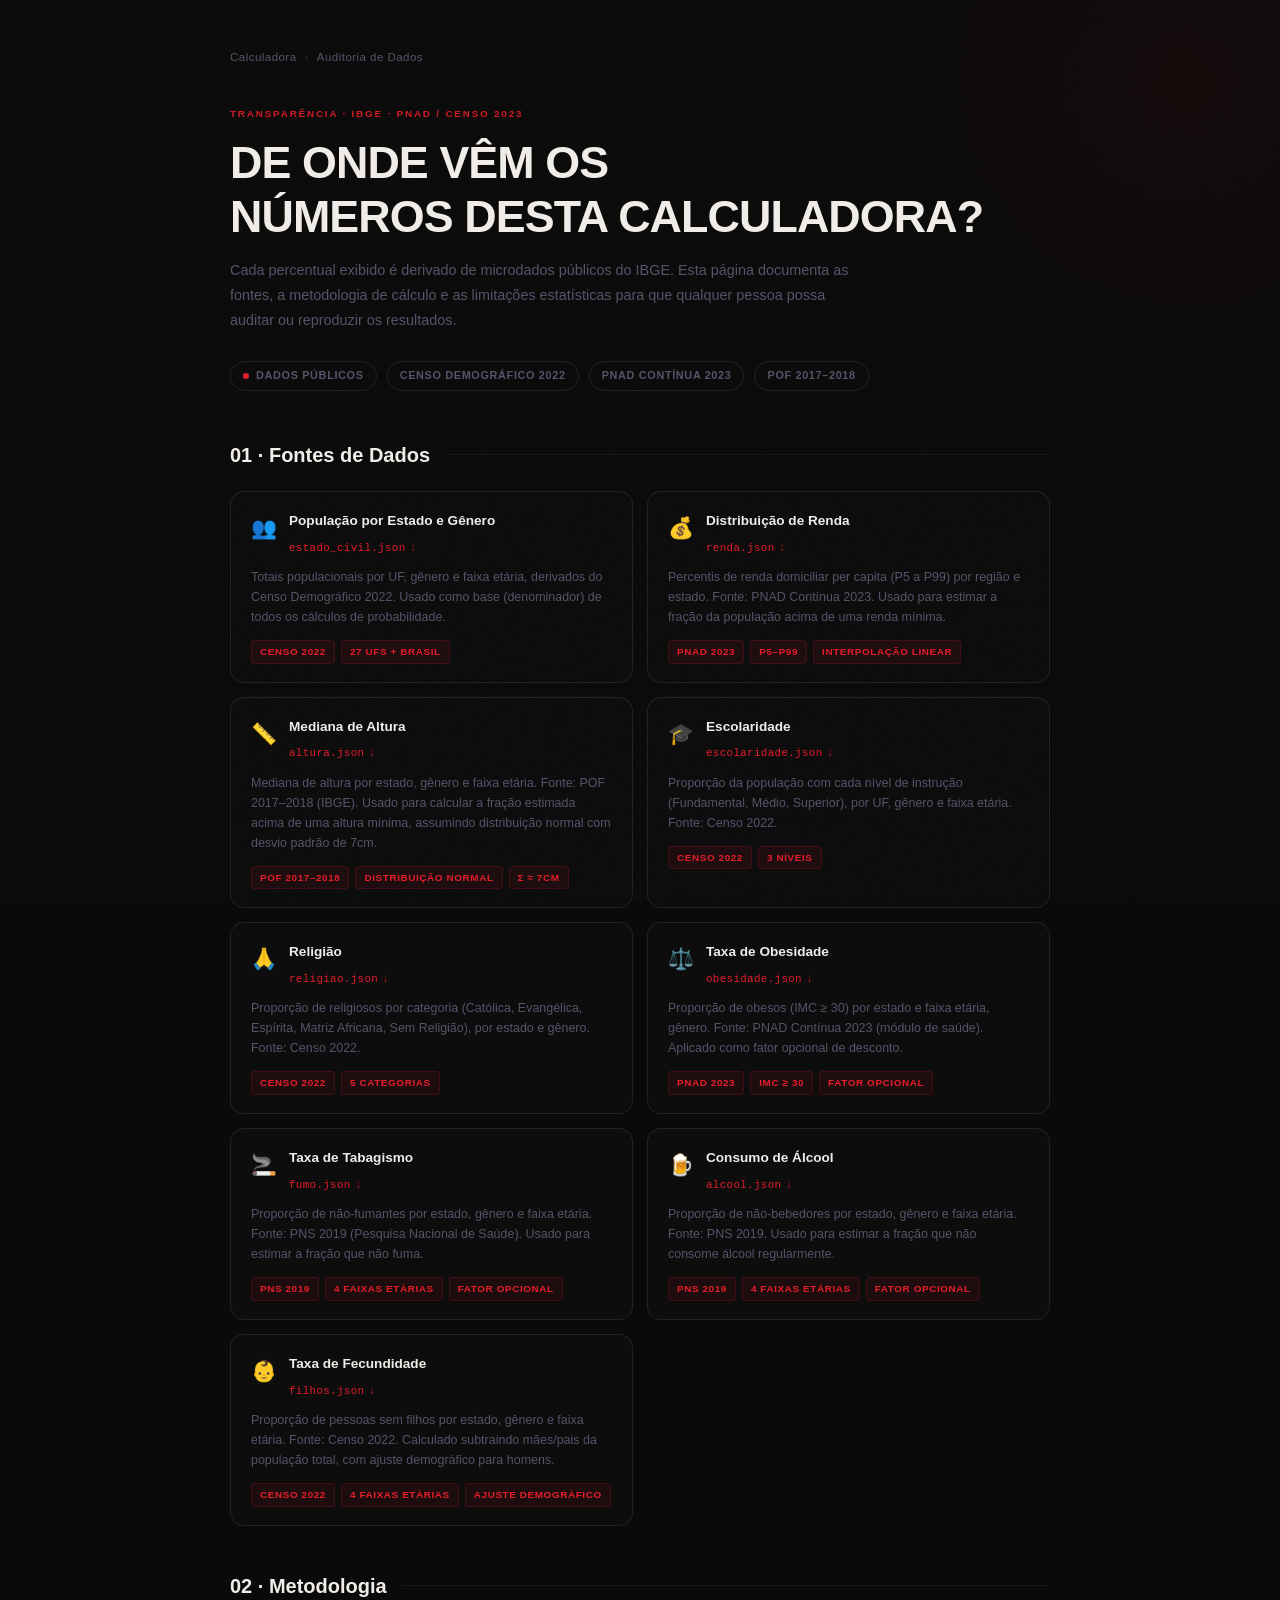
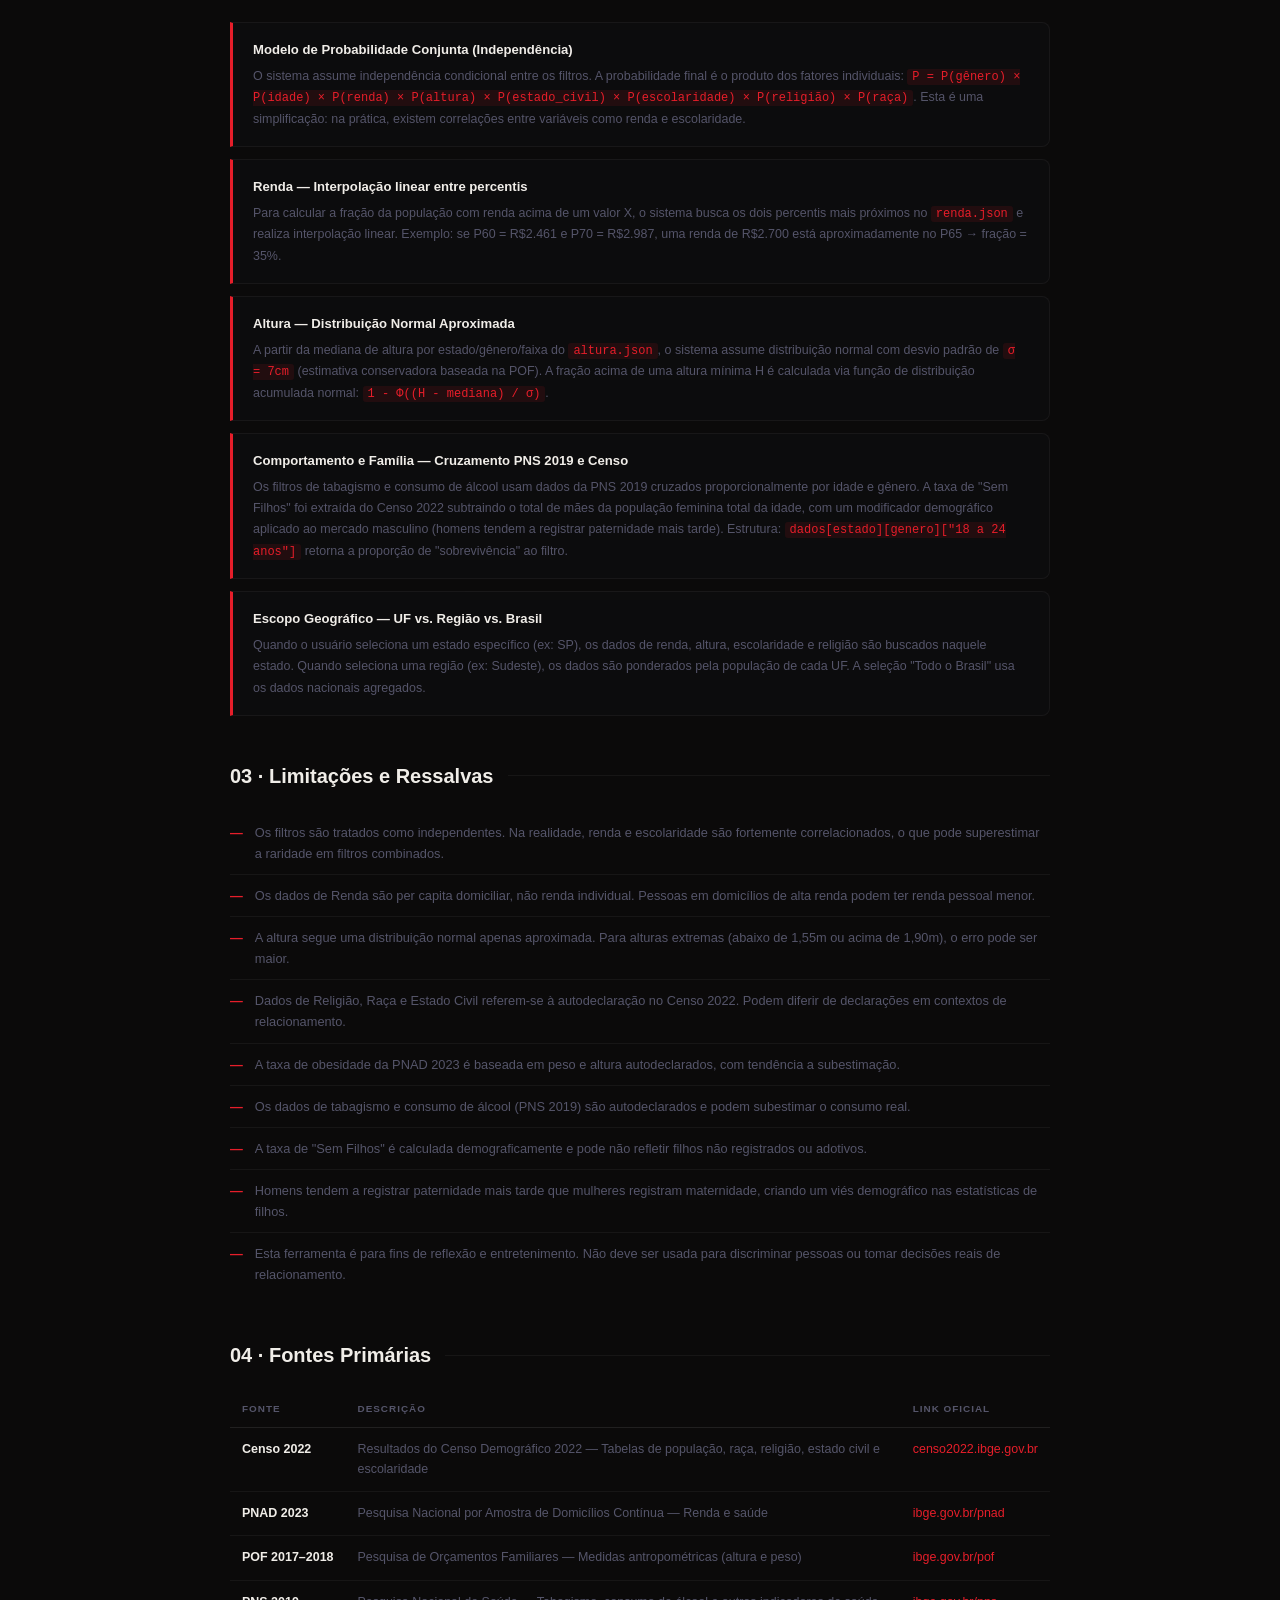
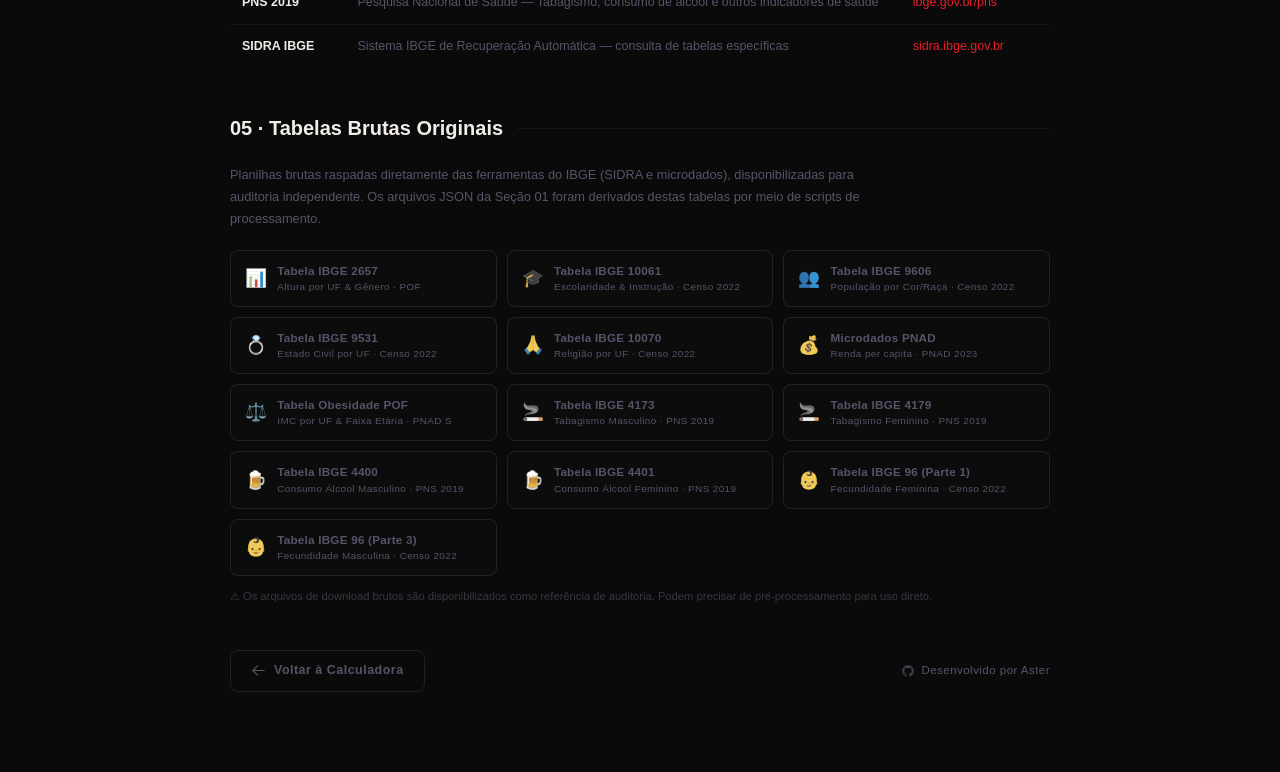
==== commit 38a71aff: "feat: implement core calculator logic and integrate IBGE health datasets" ====
--- a/dados.html
+++ b/dados.html
@@ -544,6 +544,63 @@
         </div>
       </div>
 
+      <div class="source-card">
+        <div class="source-card-header">
+          <span class="source-icon">🚬</span>
+          <div>
+            <p class="source-name">Taxa de Tabagismo</p>
+            <a href="data/fumo.json" download class="source-file download-link">fumo.json <span class="dl-icon">↓</span></a>
+          </div>
+        </div>
+        <p class="source-desc">
+          Proporção de não-fumantes por estado, gênero e faixa etária.
+          Fonte: PNS 2019 (Pesquisa Nacional de Saúde). Usado para estimar a fração que não fuma.
+        </p>
+        <div class="source-tags">
+          <span class="tag">PNS 2019</span>
+          <span class="tag neutral">4 faixas etárias</span>
+          <span class="tag neutral">Fator opcional</span>
+        </div>
+      </div>
+
+      <div class="source-card">
+        <div class="source-card-header">
+          <span class="source-icon">🍺</span>
+          <div>
+            <p class="source-name">Consumo de Álcool</p>
+            <a href="data/alcool.json" download class="source-file download-link">alcool.json <span class="dl-icon">↓</span></a>
+          </div>
+        </div>
+        <p class="source-desc">
+          Proporção de não-bebedores por estado, gênero e faixa etária.
+          Fonte: PNS 2019. Usado para estimar a fração que não consome álcool regularmente.
+        </p>
+        <div class="source-tags">
+          <span class="tag">PNS 2019</span>
+          <span class="tag neutral">4 faixas etárias</span>
+          <span class="tag neutral">Fator opcional</span>
+        </div>
+      </div>
+
+      <div class="source-card">
+        <div class="source-card-header">
+          <span class="source-icon">👶</span>
+          <div>
+            <p class="source-name">Taxa de Fecundidade</p>
+            <a href="data/filhos.json" download class="source-file download-link">filhos.json <span class="dl-icon">↓</span></a>
+          </div>
+        </div>
+        <p class="source-desc">
+          Proporção de pessoas sem filhos por estado, gênero e faixa etária.
+          Fonte: Censo 2022. Calculado subtraindo mães/pais da população total, com ajuste demográfico para homens.
+        </p>
+        <div class="source-tags">
+          <span class="tag">Censo 2022</span>
+          <span class="tag neutral">4 faixas etárias</span>
+          <span class="tag neutral">Ajuste demográfico</span>
+        </div>
+      </div>
+
     </div>
 
     <!-- ── 2. Metodologia de Cálculo ──────────────────────────────── -->
@@ -574,6 +631,16 @@
           A partir da mediana de altura por estado/gênero/faixa do <code>altura.json</code>,
           o sistema assume distribuição normal com desvio padrão de <code>σ = 7cm</code> (estimativa conservadora baseada na POF).
           A fração acima de uma altura mínima H é calculada via função de distribuição acumulada normal: <code>1 - Φ((H - mediana) / σ)</code>.
+        </p>
+      </div>
+
+      <div class="method-block">
+        <p class="method-title">Comportamento e Família — Cruzamento PNS 2019 e Censo</p>
+        <p class="method-text">
+          Os filtros de tabagismo e consumo de álcool usam dados da PNS 2019 cruzados proporcionalmente por idade e gênero.
+          A taxa de "Sem Filhos" foi extraída do Censo 2022 subtraindo o total de mães da população feminina total da idade,
+          com um modificador demográfico aplicado ao mercado masculino (homens tendem a registrar paternidade mais tarde).
+          Estrutura: <code>dados[estado][genero]["18 a 24 anos"]</code> retorna a proporção de "sobrevivência" ao filtro.
         </p>
       </div>
 
@@ -596,6 +663,9 @@
       <li>A altura segue uma distribuição normal apenas aproximada. Para alturas extremas (abaixo de 1,55m ou acima de 1,90m), o erro pode ser maior.</li>
       <li>Dados de Religião, Raça e Estado Civil referem-se à autodeclaração no Censo 2022. Podem diferir de declarações em contextos de relacionamento.</li>
       <li>A taxa de obesidade da PNAD 2023 é baseada em peso e altura autodeclarados, com tendência a subestimação.</li>
+      <li>Os dados de tabagismo e consumo de álcool (PNS 2019) são autodeclarados e podem subestimar o consumo real.</li>
+      <li>A taxa de "Sem Filhos" é calculada demograficamente e pode não refletir filhos não registrados ou adotivos.</li>
+      <li>Homens tendem a registrar paternidade mais tarde que mulheres registram maternidade, criando um viés demográfico nas estatísticas de filhos.</li>
       <li>Esta ferramenta é para fins de reflexão e entretenimento. Não deve ser usada para discriminar pessoas ou tomar decisões reais de relacionamento.</li>
     </ul>
 
@@ -626,6 +696,11 @@
           <td><a href="https://www.ibge.gov.br/estatisticas/sociais/saude/24786-pesquisa-de-orcamentos-familiares-2.html" target="_blank" rel="noopener">ibge.gov.br/pof</a></td>
         </tr>
         <tr>
+          <td>PNS 2019</td>
+          <td>Pesquisa Nacional de Saúde — Tabagismo, consumo de álcool e outros indicadores de saúde</td>
+          <td><a href="https://www.ibge.gov.br/estatisticas/sociais/saude/9160-pesquisa-nacional-de-saude.html" target="_blank" rel="noopener">ibge.gov.br/pns</a></td>
+        </tr>
+        <tr>
           <td>SIDRA IBGE</td>
           <td>Sistema IBGE de Recuperação Automática — consulta de tabelas específicas</td>
           <td><a href="https://sidra.ibge.gov.br" target="_blank" rel="noopener">sidra.ibge.gov.br</a></td>
@@ -691,6 +766,48 @@
           <span class="rdl-meta">IMC por UF &amp; Faixa Etária · PNAD S</span>
         </span>
       </a>
+      <a href="downloads/tabela4173.csv" download class="raw-dl-btn">
+        <span class="rdl-icon">🚬</span>
+        <span class="rdl-info">
+          <span class="rdl-name">Tabela IBGE 4173</span>
+          <span class="rdl-meta">Tabagismo Masculino · PNS 2019</span>
+        </span>
+      </a>
+      <a href="downloads/tabela4179.csv" download class="raw-dl-btn">
+        <span class="rdl-icon">🚬</span>
+        <span class="rdl-info">
+          <span class="rdl-name">Tabela IBGE 4179</span>
+          <span class="rdl-meta">Tabagismo Feminino · PNS 2019</span>
+        </span>
+      </a>
+      <a href="downloads/tabela4400.csv" download class="raw-dl-btn">
+        <span class="rdl-icon">🍺</span>
+        <span class="rdl-info">
+          <span class="rdl-name">Tabela IBGE 4400</span>
+          <span class="rdl-meta">Consumo Álcool Masculino · PNS 2019</span>
+        </span>
+      </a>
+      <a href="downloads/tabela4401.csv" download class="raw-dl-btn">
+        <span class="rdl-icon">🍺</span>
+        <span class="rdl-info">
+          <span class="rdl-name">Tabela IBGE 4401</span>
+          <span class="rdl-meta">Consumo Álcool Feminino · PNS 2019</span>
+        </span>
+      </a>
+      <a href="downloads/tabela96.1.csv" download class="raw-dl-btn">
+        <span class="rdl-icon">👶</span>
+        <span class="rdl-info">
+          <span class="rdl-name">Tabela IBGE 96 (Parte 1)</span>
+          <span class="rdl-meta">Fecundidade Feminina · Censo 2022</span>
+        </span>
+      </a>
+      <a href="downloads/tabela96.3.csv" download class="raw-dl-btn">
+        <span class="rdl-icon">👶</span>
+        <span class="rdl-info">
+          <span class="rdl-name">Tabela IBGE 96 (Parte 3)</span>
+          <span class="rdl-meta">Fecundidade Masculina · Censo 2022</span>
+        </span>
+      </a>
     </div>
     <p class="raw-dl-notice">⚠ Os arquivos de download brutos são disponibilizados como referência de auditoria. Podem precisar de pré-processamento para uso direto.</p>
 
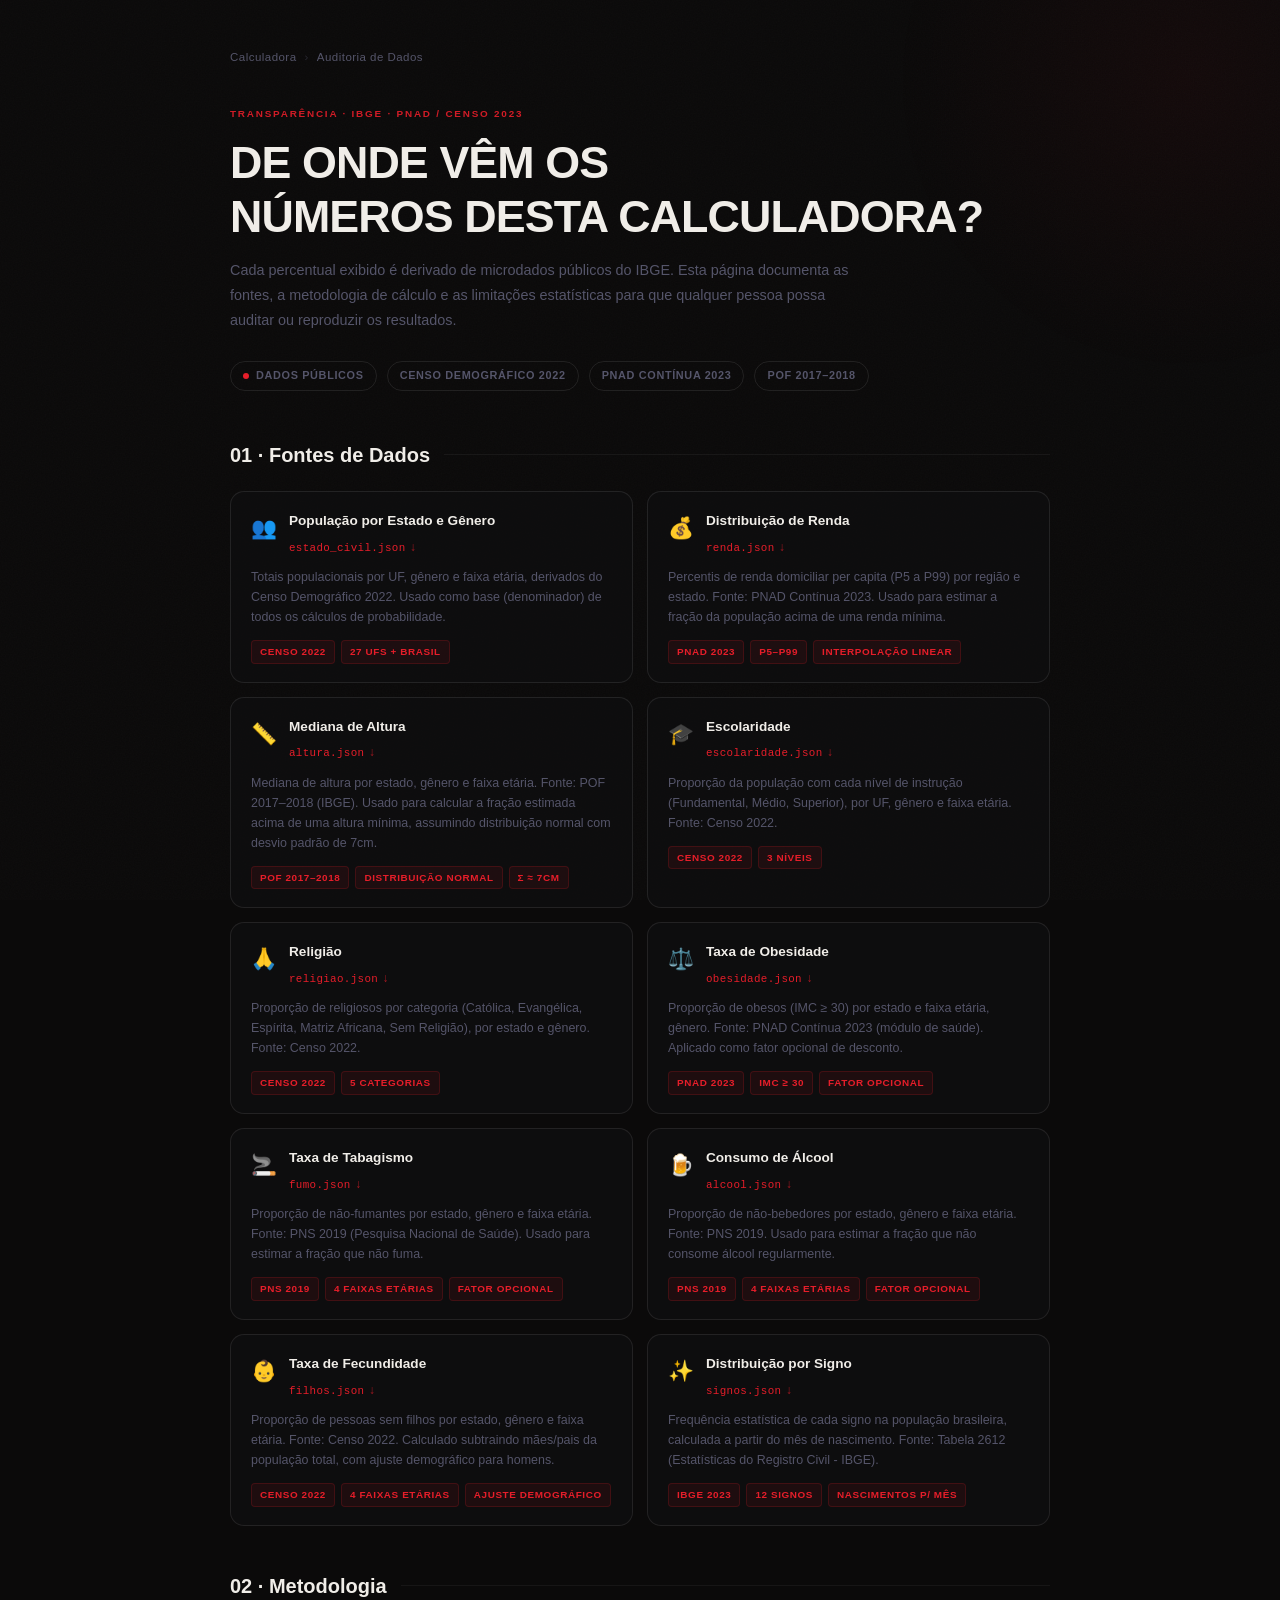
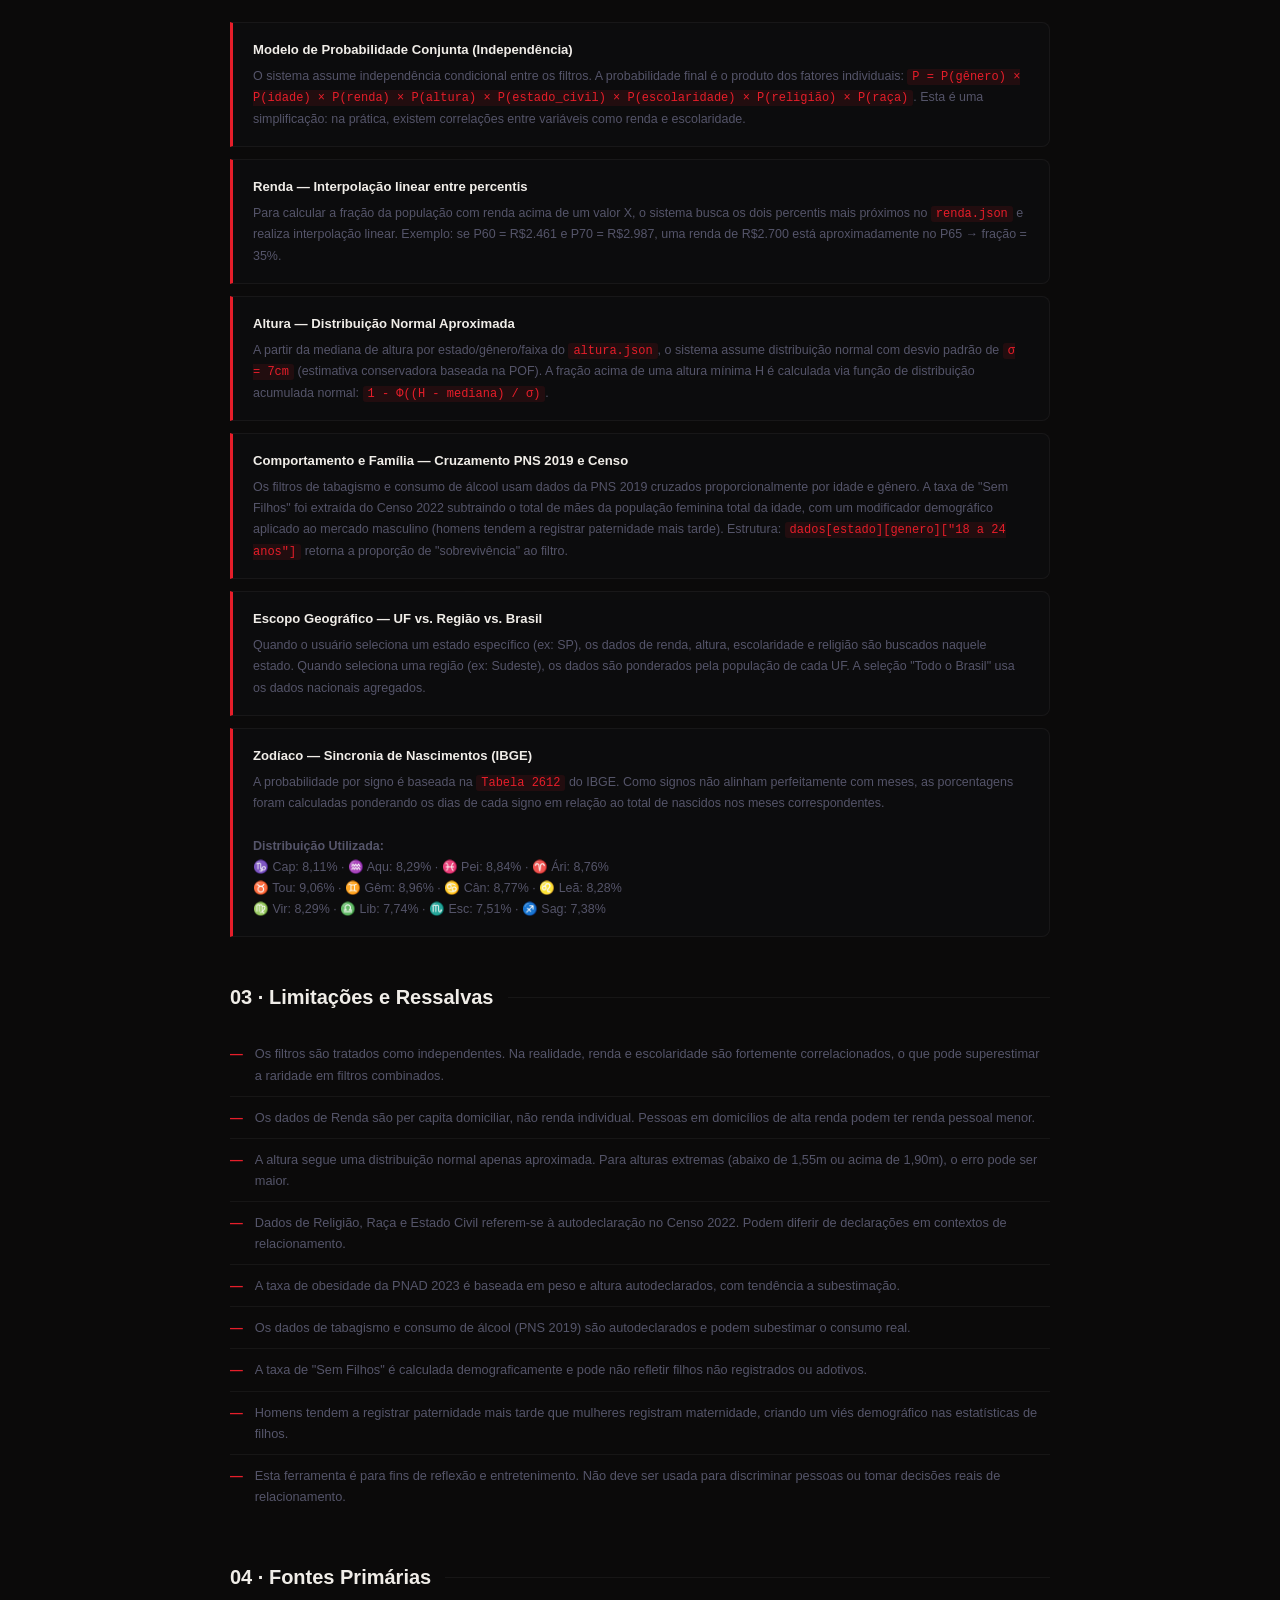
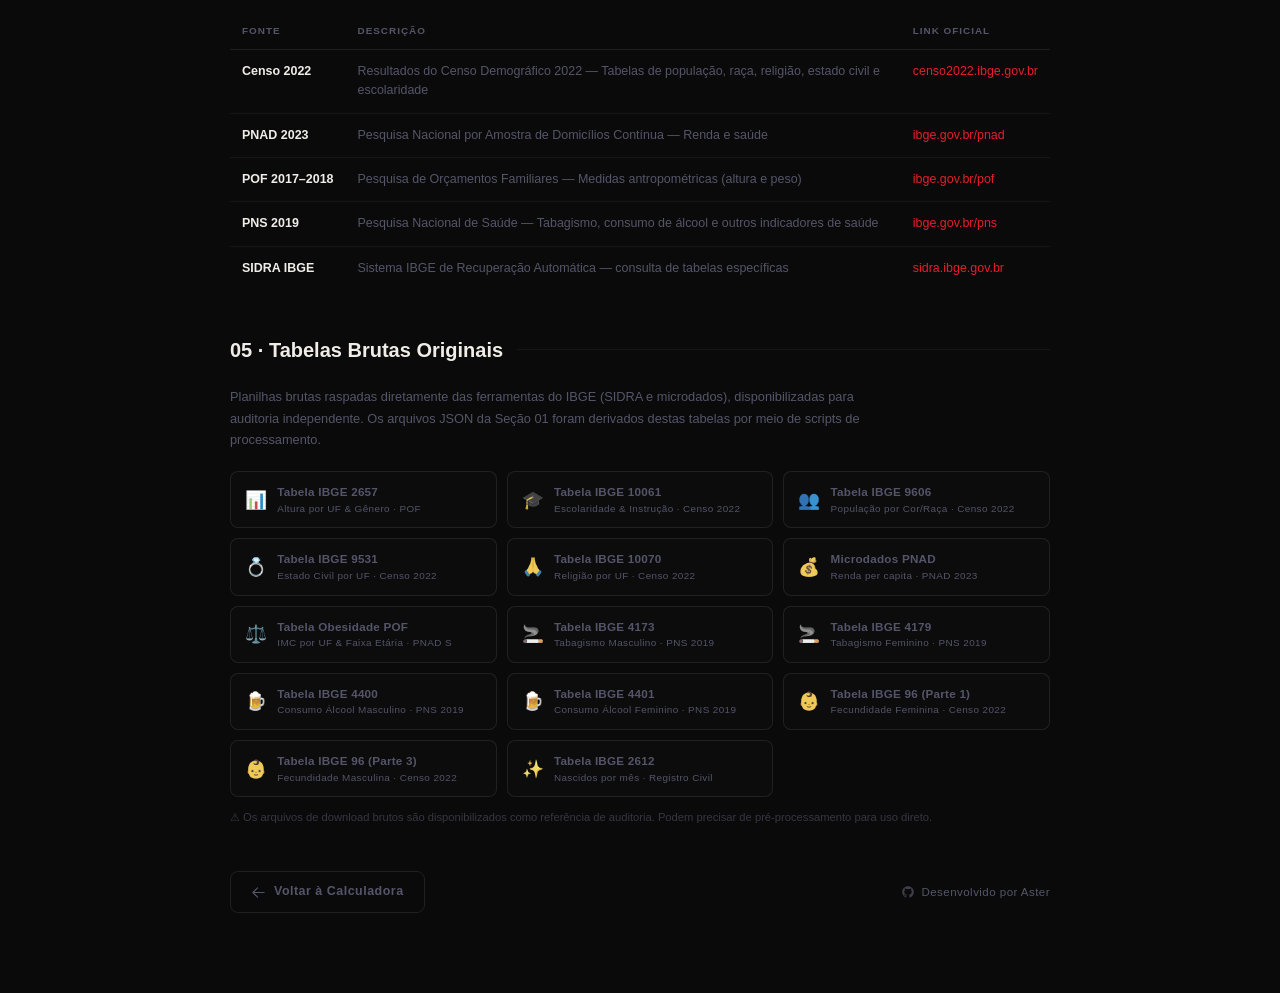
==== commit e365d7d2: "feat: implement birth statistics calculator with data integration and UI components" ====
--- a/dados.html
+++ b/dados.html
@@ -601,6 +601,25 @@
         </div>
       </div>
 
+      <div class="source-card">
+        <div class="source-card-header">
+          <span class="source-icon">✨</span>
+          <div>
+            <p class="source-name">Distribuição por Signo</p>
+            <a href="data/signos.json" download class="source-file download-link">signos.json <span class="dl-icon">↓</span></a>
+          </div>
+        </div>
+        <p class="source-desc">
+          Frequência estatística de cada signo na população brasileira, calculada a partir do mês de nascimento.
+          Fonte: Tabela 2612 (Estatísticas do Registro Civil - IBGE).
+        </p>
+        <div class="source-tags">
+          <span class="tag">IBGE 2023</span>
+          <span class="tag neutral">12 Signos</span>
+          <span class="tag neutral">Nascimentos p/ mês</span>
+        </div>
+      </div>
+
     </div>
 
     <!-- ── 2. Metodologia de Cálculo ──────────────────────────────── -->
@@ -650,6 +669,18 @@
           Quando o usuário seleciona um estado específico (ex: SP), os dados de renda, altura, escolaridade e religião
           são buscados naquele estado. Quando seleciona uma região (ex: Sudeste), os dados são ponderados pela população de cada UF.
           A seleção "Todo o Brasil" usa os dados nacionais agregados.
+        </p>
+      </div>
+
+      <div class="method-block">
+        <p class="method-title">Zodíaco — Sincronia de Nascimentos (IBGE)</p>
+        <p class="method-text">
+          A probabilidade por signo é baseada na <code>Tabela 2612</code> do IBGE. Como signos não alinham perfeitamente com meses, as porcentagens foram calculadas ponderando os dias de cada signo em relação ao total de nascidos nos meses correspondentes.
+          <br><br>
+          <b>Distribuição Utilizada:</b><br>
+          ♑ Cap: 8,11% · ♒ Aqu: 8,29% · ♓ Pei: 8,84% · ♈ Ári: 8,76%<br>
+          ♉ Tou: 9,06% · ♊ Gêm: 8,96% · ♋ Cân: 8,77% · ♌ Leã: 8,28%<br>
+          ♍ Vir: 8,29% · ♎ Lib: 7,74% · ♏ Esc: 7,51% · ♐ Sag: 7,38%
         </p>
       </div>
 
@@ -717,95 +748,102 @@
     </p>
 
     <div class="raw-dl-grid">
-      <a href="downloads/tabela2657.csv" download class="raw-dl-btn">
+      <a href="download/tabela2657.csv" download class="raw-dl-btn">
         <span class="rdl-icon">📊</span>
         <span class="rdl-info">
           <span class="rdl-name">Tabela IBGE 2657</span>
           <span class="rdl-meta">Altura por UF &amp; Gênero · POF</span>
         </span>
       </a>
-      <a href="downloads/tabela10061.csv" download class="raw-dl-btn">
+      <a href="download/tabela10061.csv" download class="raw-dl-btn">
         <span class="rdl-icon">🎓</span>
         <span class="rdl-info">
           <span class="rdl-name">Tabela IBGE 10061</span>
           <span class="rdl-meta">Escolaridade &amp; Instrução · Censo 2022</span>
         </span>
       </a>
-      <a href="downloads/tabela9606.csv" download class="raw-dl-btn">
+      <a href="download/tabela9606.csv" download class="raw-dl-btn">
         <span class="rdl-icon">👥</span>
         <span class="rdl-info">
           <span class="rdl-name">Tabela IBGE 9606</span>
           <span class="rdl-meta">População por Cor/Raça · Censo 2022</span>
         </span>
       </a>
-      <a href="downloads/tabela9531.csv" download class="raw-dl-btn">
+      <a href="download/tabela9531.csv" download class="raw-dl-btn">
         <span class="rdl-icon">💍</span>
         <span class="rdl-info">
           <span class="rdl-name">Tabela IBGE 9531</span>
           <span class="rdl-meta">Estado Civil por UF · Censo 2022</span>
         </span>
       </a>
-      <a href="downloads/tabela10070.csv" download class="raw-dl-btn">
+      <a href="download/tabela10070.csv" download class="raw-dl-btn">
         <span class="rdl-icon">🙏</span>
         <span class="rdl-info">
           <span class="rdl-name">Tabela IBGE 10070</span>
           <span class="rdl-meta">Religião por UF · Censo 2022</span>
         </span>
       </a>
-      <a href="downloads/microdados_pnad_renda.csv" download class="raw-dl-btn">
+      <a href="download/microdados_pnad_renda.csv" download class="raw-dl-btn">
         <span class="rdl-icon">💰</span>
         <span class="rdl-info">
           <span class="rdl-name">Microdados PNAD</span>
           <span class="rdl-meta">Renda per capita · PNAD 2023</span>
         </span>
       </a>
-      <a href="downloads/tabela_obesidade_pof.csv" download class="raw-dl-btn">
+      <a href="download/tabela_obesidade_pof.csv" download class="raw-dl-btn">
         <span class="rdl-icon">⚖️</span>
         <span class="rdl-info">
           <span class="rdl-name">Tabela Obesidade POF</span>
           <span class="rdl-meta">IMC por UF &amp; Faixa Etária · PNAD S</span>
         </span>
       </a>
-      <a href="downloads/tabela4173.csv" download class="raw-dl-btn">
+      <a href="download/tabela4173.csv" download class="raw-dl-btn">
         <span class="rdl-icon">🚬</span>
         <span class="rdl-info">
           <span class="rdl-name">Tabela IBGE 4173</span>
           <span class="rdl-meta">Tabagismo Masculino · PNS 2019</span>
         </span>
       </a>
-      <a href="downloads/tabela4179.csv" download class="raw-dl-btn">
+      <a href="download/tabela4179.csv" download class="raw-dl-btn">
         <span class="rdl-icon">🚬</span>
         <span class="rdl-info">
           <span class="rdl-name">Tabela IBGE 4179</span>
           <span class="rdl-meta">Tabagismo Feminino · PNS 2019</span>
         </span>
       </a>
-      <a href="downloads/tabela4400.csv" download class="raw-dl-btn">
+      <a href="download/tabela4400.csv" download class="raw-dl-btn">
         <span class="rdl-icon">🍺</span>
         <span class="rdl-info">
           <span class="rdl-name">Tabela IBGE 4400</span>
           <span class="rdl-meta">Consumo Álcool Masculino · PNS 2019</span>
         </span>
       </a>
-      <a href="downloads/tabela4401.csv" download class="raw-dl-btn">
+      <a href="download/tabela4401.csv" download class="raw-dl-btn">
         <span class="rdl-icon">🍺</span>
         <span class="rdl-info">
           <span class="rdl-name">Tabela IBGE 4401</span>
           <span class="rdl-meta">Consumo Álcool Feminino · PNS 2019</span>
         </span>
       </a>
-      <a href="downloads/tabela96.1.csv" download class="raw-dl-btn">
+      <a href="download/tabela96.1.csv" download class="raw-dl-btn">
         <span class="rdl-icon">👶</span>
         <span class="rdl-info">
           <span class="rdl-name">Tabela IBGE 96 (Parte 1)</span>
           <span class="rdl-meta">Fecundidade Feminina · Censo 2022</span>
         </span>
       </a>
-      <a href="downloads/tabela96.3.csv" download class="raw-dl-btn">
+      <a href="download/tabela96.3.csv" download class="raw-dl-btn">
         <span class="rdl-icon">👶</span>
         <span class="rdl-info">
           <span class="rdl-name">Tabela IBGE 96 (Parte 3)</span>
           <span class="rdl-meta">Fecundidade Masculina · Censo 2022</span>
+        </span>
+      </a>
+      <a href="download/tabela2612.csv" download class="raw-dl-btn">
+        <span class="rdl-icon">✨</span>
+        <span class="rdl-info">
+          <span class="rdl-name">Tabela IBGE 2612</span>
+          <span class="rdl-meta">Nascidos por mês · Registro Civil</span>
         </span>
       </a>
     </div>
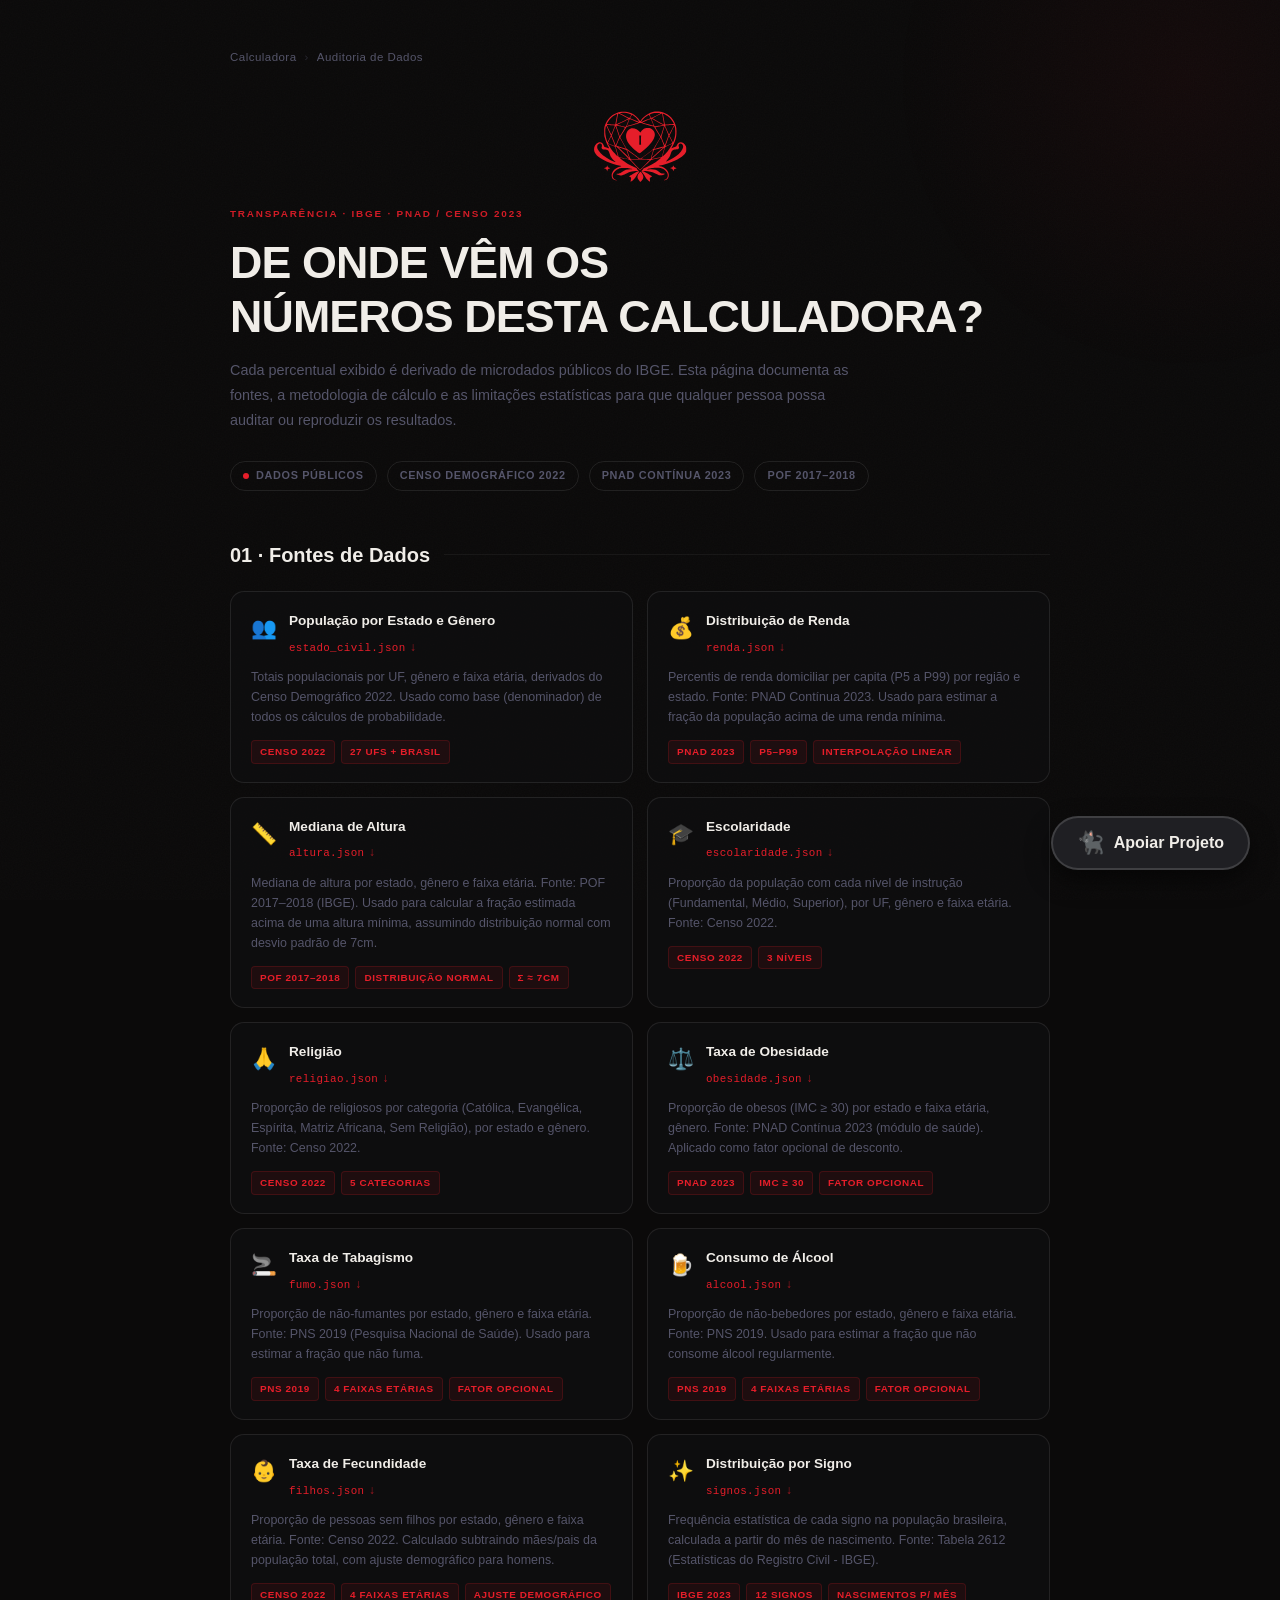
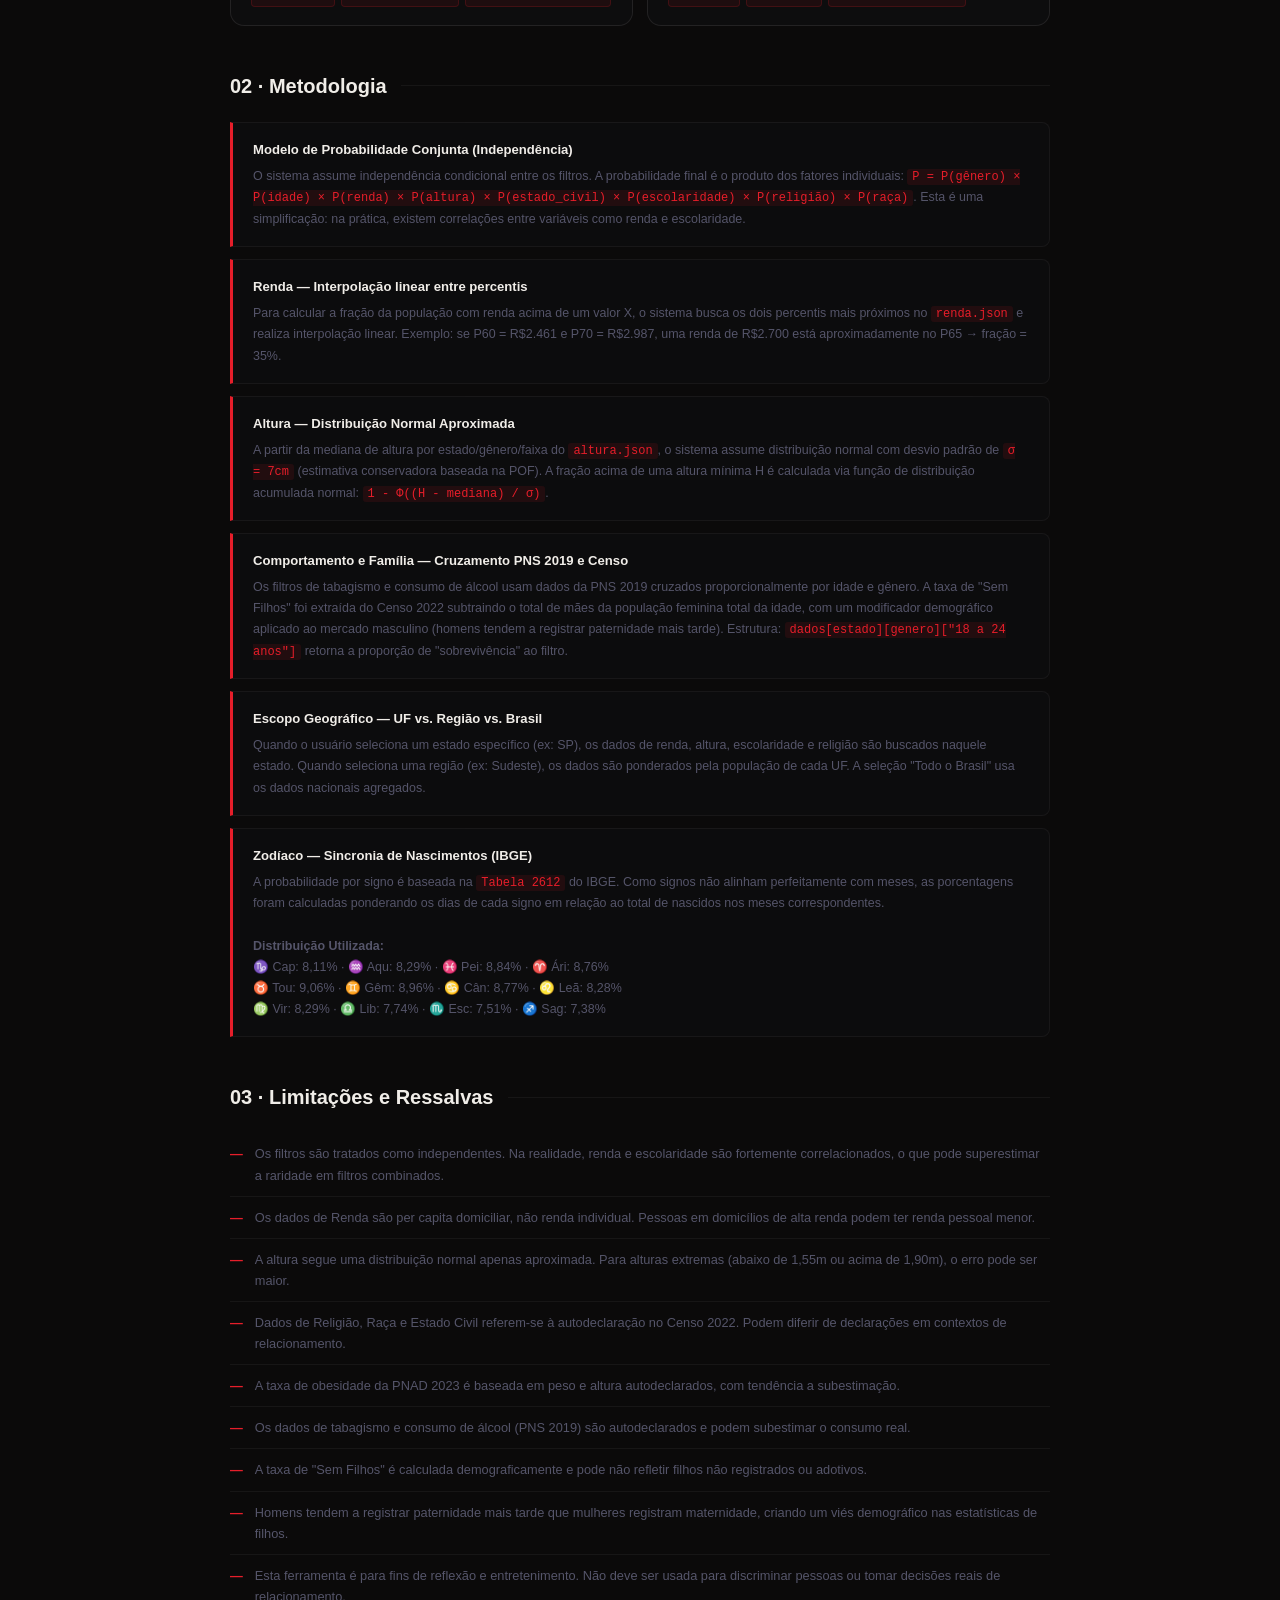
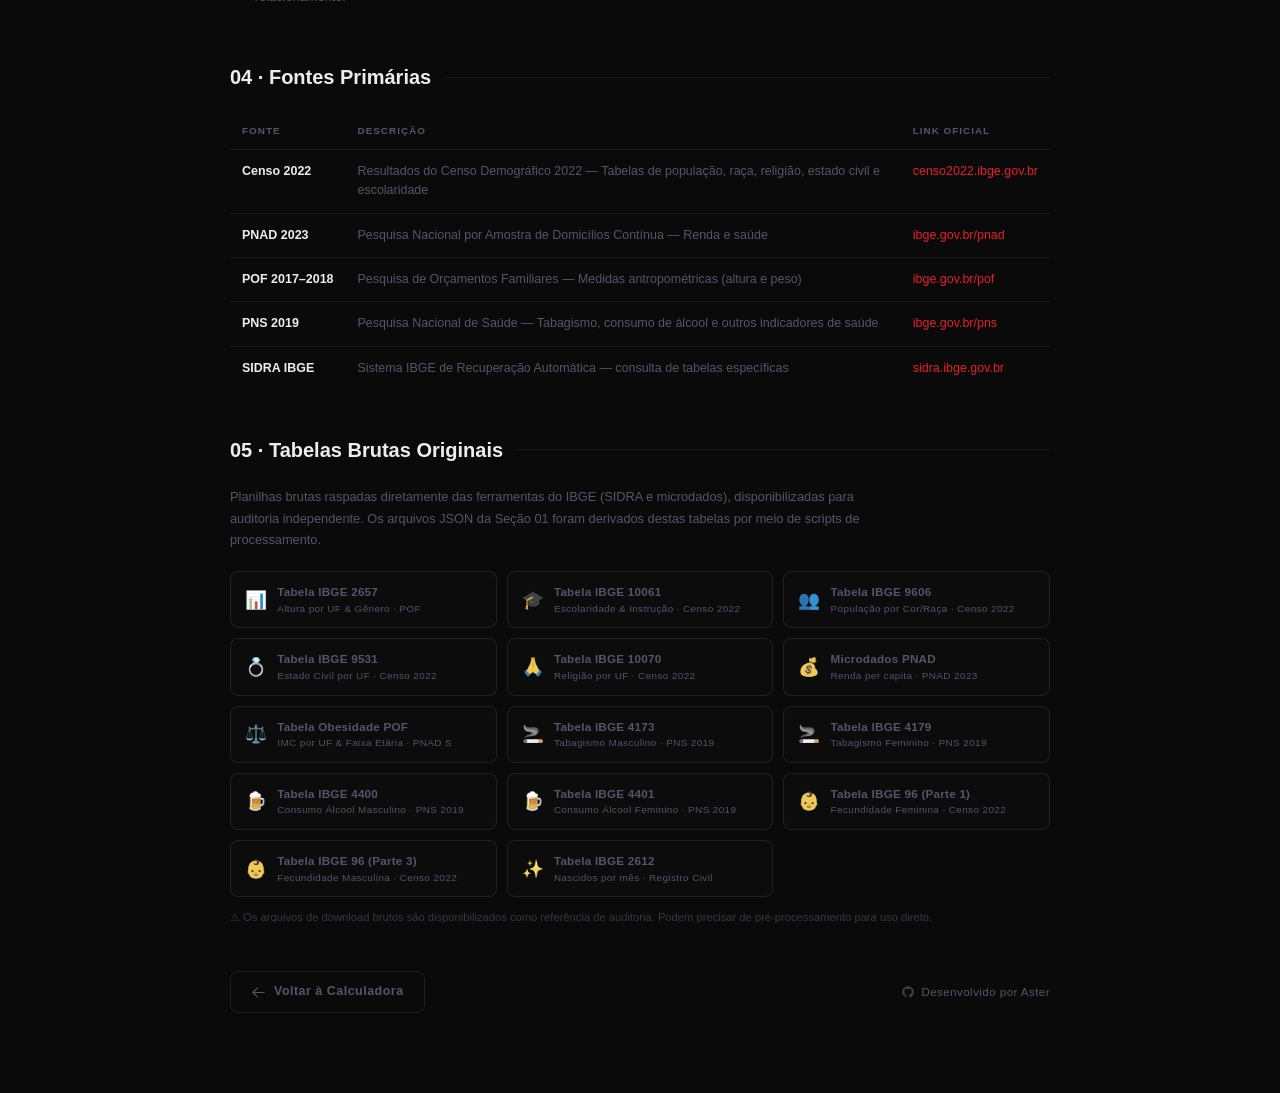
==== commit 3de5f195: "feat: add project assets, styling, and core JavaScript functionality" ====
--- a/dados.html
+++ b/dados.html
@@ -6,6 +6,7 @@
   <title>Auditoria de Dados · Calculadora de Raridade</title>
   <meta name="description" content="Transparência total sobre os microdados do IBGE utilizados na Calculadora de Raridade de Parceiros. Consulte fontes, metodologia e limitações." />
   <link rel="stylesheet" href="./css/style.css" />
+  <link rel="icon" type="image/svg+xml" href="./assets/idealCalc_logo.svg" />
   <style>
     /* ── Estilos exclusivos de dados.html ─────────────────────────── */
     .audit-wrapper {
@@ -410,6 +411,7 @@
 
     <!-- Header da página -->
     <header class="audit-header">
+      <a href="index.html" class="site-logo" aria-label="Início"></a>
       <p class="audit-supertitle">Transparência · IBGE · PNAD / Censo 2023</p>
       <h1 class="audit-title">De onde vêm os<br />números desta calculadora?</h1>
       <p class="audit-desc">
@@ -864,6 +866,36 @@
     </div>
 
   </div><!-- /audit-wrapper -->
-
+  <!-- Botão Flutuante e Modal de Doação -->
+  <button id="floating-donate-btn" class="floating-donate-btn" title="Pagar um café para o desenvolvedor">
+    <span class="donate-icon">🐈‍⬛</span>
+    <span class="donate-text">Apoiar Projeto</span>
+  </button>
+
+  <div id="donate-modal" class="modal-overlay hidden">
+    <div class="modal-content donate-content">
+      <button id="close-donate-modal" class="modal-close">&times;</button>
+      <h3 class="modal-title">Gostou da Calculadora de Ideal?</h3>
+      <p class="modal-subtitle">Este projeto é mantido por uma única pessoa. Se a ferramenta o ajudou ou divertiu, considere me ajudar a pagar a ração do meu gato para que ele continue me inspirando!🐈‍⬛</p>
+
+      <div class="video-container">
+        <video id="cat-video" src="./assets/gato.mp4" class="donate-video" autoplay loop muted playsinline aria-label="Vídeo do meu gato"></video>
+        <button id="unmute-video-btn" class="unmute-overlay-btn" title="Ativar Som">🔇</button>
+      </div>
+      
+      <div class="pix-container">
+        <img src="./assets/qrcode.png" alt="QR Code Pix" class="pix-qr" id="pix-qr-image" />
+        
+        <p class="pix-instruction">Ou use o Pix Copia e Cola:</p>
+        <div class="pix-copy-box">
+          <input type="text" id="pix-key-input" class="pix-input" value="00020126820014br.gov.bcb.pix01365fc1f0ab-1a78-4133-bb5c-dce818a91ddf0220Calculadora de Ideal5204000053039865802BR5901N6001C62070503***63041200" readonly />
+          <button id="copy-pix-btn" class="btn-copy-pix">Copiar</button>
+        </div>
+        <p id="pix-feedback" class="pix-feedback-text"></p>
+      </div>
+    </div>
+  </div>
+
+  <script type="module" src="./js/main.js"></script>
 </body>
 </html>
--- a/css/style.css
+++ b/css/style.css
@@ -155,6 +155,12 @@
   50%       { opacity: 0.55; }
 }
 
+@keyframes pulseGlowPremium {
+  0%   { box-shadow: 0 4px 15px rgba(230, 30, 42, 0.35); transform: scale(1); }
+  50%  { box-shadow: 0 6px 30px rgba(230, 30, 42, 0.6);  transform: scale(1.02); }
+  100% { box-shadow: 0 4px 15px rgba(230, 30, 42, 0.35); transform: scale(1); }
+}
+
 /* ── Utilitários de animação ─────────────────────────────────────────── */
 .anim-fade-up {
   opacity: 0;
@@ -224,6 +230,25 @@
 }
 
 /* ── Header ──────────────────────────────────────────────────────────── */
+.site-logo {
+  display: block;
+  width: 100px;
+  height: 80px;
+  margin: 0 auto 20px;
+  background-color: var(--acc-base);
+  -webkit-mask: url('../assets/idealCalc_logo.svg') no-repeat center;
+  mask: url('../assets/idealCalc_logo.svg') no-repeat center;
+  -webkit-mask-size: contain;
+  mask-size: contain;
+  transition: transform 0.3s var(--ease-spring);
+  cursor: pointer;
+}
+
+.site-logo:hover {
+  transform: scale(1.1) rotate(-3deg);
+  filter: brightness(1.2);
+}
+
 .site-header {
   text-align: center;
   padding-bottom: 52px;
@@ -1007,37 +1032,97 @@
   display: block;
 }
 
-/* Botão compartilhar */
+/* Botão compartilhar - PREMIUM REDESIGN */
+/* Botão compartilhar - PREMIUM GLASS DESIGN */
 .btn-share {
   display: flex;
   align-items: center;
   justify-content: center;
-  gap: 9px;
+  gap: 12px;
   width: 100%;
-  padding: 14px 20px;
-  border-radius: var(--radius-sm);
-  border: 1px solid var(--border-default);
-  background: transparent;
-  font-family: 'Inter', sans-serif;
-  font-size: 0.78rem;
-  font-weight: 600;
-  letter-spacing: 0.05em;
-  color: var(--text-secondary);
+  padding: 18px 24px;
+  margin-top: 15px;
+  margin-bottom: 24px;
+  
+  border-radius: var(--radius-md);
+  /* Estética Glassmorphism: fundo translúcido + blur */
+  background: rgba(230, 30, 42, 0.07);
+  backdrop-filter: blur(12px);
+  -webkit-backdrop-filter: blur(12px);
+  
+  /* Bordas sutis mas nítidas */
+  border: 1.5px solid rgba(230, 30, 42, 0.4);
+  
+  color: var(--acc-light);
+  font-family: var(--font-display);
+  font-size: 1.1rem;
+  font-weight: 800;
+  text-transform: uppercase;
+  letter-spacing: 0.1em;
   cursor: pointer;
-  margin-bottom: 16px;
-  transition: all 0.18s var(--ease-smooth);
+  
+  /* O destaque vem do brilho (glow) */
+  box-shadow: 0 4px 15px rgba(0, 0, 0, 0.2), 
+              0 0 10px rgba(230, 30, 42, 0.1);
+              
+  transition: all 0.3s var(--ease-spring);
+  position: relative;
+  overflow: hidden;
+  
+  /* Pulso sutil no brilho e borda */
+  animation: pulseGlassPremium 3s infinite ease-in-out;
+}
+
+@keyframes pulseGlassPremium {
+  0%   { border-color: rgba(230, 30, 42, 0.4); box-shadow: 0 4px 15px rgba(0, 0, 0, 0.2), 0 0 10px rgba(230, 30, 42, 0.1); }
+  50%  { border-color: rgba(230, 30, 42, 0.8); box-shadow: 0 4px 20px rgba(0, 0, 0, 0.3), 0 0 20px rgba(230, 30, 42, 0.3); }
+  100% { border-color: rgba(230, 30, 42, 0.4); box-shadow: 0 4px 15px rgba(0, 0, 0, 0.2), 0 0 10px rgba(230, 30, 42, 0.1); }
+}
+
+.btn-share::before {
+  content: '';
+  position: absolute;
+  top: 0;
+  left: -100%;
+  width: 50%;
+  height: 100%;
+  background: linear-gradient(
+    90deg, 
+    transparent, 
+    rgba(255, 255, 255, 0.08), 
+    transparent
+  );
+  transform: skewX(-25deg);
+}
+
+.btn-share:hover::before {
+  animation: shimmerAcc 2s infinite;
 }
 
 .btn-share:hover {
-  border-color: var(--acc-dim);
+  transform: translateY(-2px);
+  background: rgba(230, 30, 42, 0.12);
+  border-color: var(--acc-light);
+  box-shadow: 0 6px 25px rgba(230, 30, 42, 0.3);
+  color: #fff;
+}
+
+.btn-share:active {
+  transform: translateY(0) scale(0.98);
+  background: rgba(230, 30, 42, 0.2);
+}
+
+.btn-share svg {
+  width: 20px;
+  height: 20px;
+  flex-shrink: 0;
   color: var(--acc-light);
-  background: rgba(230, 30, 42, 0.04);
-}
-
-.btn-share svg {
-  width: 15px;
-  height: 15px;
-  flex-shrink: 0;
+  transition: transform 0.3s var(--ease-spring);
+}
+
+.btn-share:hover svg {
+  transform: scale(1.1) rotate(5deg);
+  color: #fff;
 }
 
 /* Disclaimer */
@@ -1192,3 +1277,219 @@
 @media (min-width: 640px) {
   .page-wrapper { padding: 56px 32px 80px; }
 }
+/* ══════════════════════════════════════════════════════════════════════
+   TEMPLATE FANTASMA (CAPTURE ONLY)
+   Otimizado para Instagram Stories (1080x1920)
+   ══════════════════════════════════════════════════════════════════════ */
+/* ═ TEMPLATE FANTASMA (STORY 1080x1920) ═ */
+#share-template {
+  position: fixed; top: 0; left: 0; width: 1080px; height: 1920px;
+  background: #050505; z-index: -9999; opacity: 0; pointer-events: none;
+  display: flex; flex-direction: column; padding: 120px 80px;
+  box-sizing: border-box; overflow: hidden; font-family: var(--font-sans);
+}
+.share-bg-glow {
+  position: absolute; top: -20%; left: -20%; width: 140%; height: 140%;
+  background: radial-gradient(circle at 50% 40%, rgba(230, 30, 42, 0.15) 0%, transparent 60%); z-index: 0;
+}
+.share-header, #share-filters, .share-result-box, .share-footer { position: relative; z-index: 1; }
+.share-header { text-align: center; margin-bottom: 40px; }
+.share-eyebrow { font-size: 32px; font-weight: 800; letter-spacing: 0.22em; text-transform: uppercase; color: var(--acc-base); margin-bottom: 15px; }
+.share-header h2 { font-family: var(--font-display); font-size: 82px; font-weight: 900; color: var(--text-primary); text-transform: uppercase; line-height: 1.05; letter-spacing: 0.02em; }
+
+.share-result-box {
+  text-align: center; background: rgba(20, 20, 24, 0.8); border: 4px solid var(--border-mid);
+  border-radius: 60px; padding: 100px 50px; margin: auto 0;
+}
+
+.share-diagnosis-badge {
+  display: inline-block;
+  background: var(--acc-base);
+  color: #fff;
+  font-size: 35px;
+  font-weight: 800;
+  text-transform: uppercase;
+  letter-spacing: 0.1em;
+  padding: 12px 30px;
+  border-radius: 50px;
+  margin-bottom: 25px;
+  box-shadow: 0 5px 20px rgba(230, 30, 42, 0.4);
+}
+
+.share-result-label { font-size: 34px; font-weight: 600; color: var(--text-secondary); text-transform: uppercase; letter-spacing: 0.08em; margin-bottom: 25px; }
+#share-big-pct { font-family: var(--font-display); font-size: 240px; font-weight: 900; color: var(--acc-base); line-height: 0.9; margin: 0 0 40px 0; text-shadow: 0 0 60px rgba(230, 30, 42, 0.45); }
+#share-proportion { 
+  font-size: 38px; font-weight: 700; color: #fff; background: var(--acc-base); 
+  display: inline-block; padding: 25px 45px; border-radius: 100px; 
+  box-shadow: 0 10px 40px rgba(230, 30, 42, 0.4); line-height: 1.3; max-width: 95%; margin-bottom: 30px;
+}
+
+/* Novo indicador de população absoluta */
+.share-absolute-text {
+  font-size: 35px; color: var(--text-muted); font-weight: 600; margin-top: 10px;
+}
+
+.share-footer { text-align: center; margin-top: auto; padding-top: 40px; border-top: 1px solid rgba(255,255,255,0.1); }
+.share-footer p { font-size: 32px; color: var(--text-muted); margin-bottom: 12px; }
+#share-url { font-size: 46px; font-weight: 800; color: var(--text-primary); letter-spacing: 0.05em; font-family: var(--font-display); }
+
+/* - MODAL DE PR�-VISUALIZA��O & BOT�ES DE REDE SOCIAL - */
+.modal-overlay {
+  position: fixed; inset: 0; background: rgba(5, 5, 5, 0.85);
+  backdrop-filter: blur(8px); -webkit-backdrop-filter: blur(8px);
+  z-index: 10000; display: flex; align-items: center; justify-content: center;
+  padding: 20px; transition: opacity 0.3s, visibility 0.3s;
+}
+.modal-overlay.hidden { opacity: 0; visibility: hidden; pointer-events: none; }
+.modal-content {
+  background: var(--bg-card); border: 1px solid var(--border-mid);
+  border-radius: var(--radius-xl); padding: 30px; width: 100%; max-width: 420px;
+  position: relative; box-shadow: 0 20px 60px rgba(0,0,0,0.7); text-align: center;
+  animation: scaleIn 0.3s cubic-bezier(0.34, 1.56, 0.64, 1);
+}
+.modal-close {
+  position: absolute; top: 15px; right: 15px; background: transparent; border: none;
+  color: var(--text-muted); font-size: 28px; cursor: pointer; transition: color 0.2s; line-height: 1;
+}
+.modal-close:hover { color: var(--acc-base); }
+.modal-title { font-size: 1.2rem; font-weight: 700; color: var(--text-primary); margin-bottom: 4px; }
+.modal-subtitle { font-size: 0.8rem; color: var(--text-secondary); margin-bottom: 20px; }
+.modal-image-wrapper {
+  width: 100%; max-height: 45vh; margin-bottom: 16px;
+  display: flex; justify-content: center; align-items: center;
+  background: transparent; border: none; overflow: visible;
+}
+#preview-img { 
+  width: auto; height: 100%; max-height: 45vh; object-fit: contain; 
+  border-radius: 12px; border: 2px solid var(--border-subtle);
+  box-shadow: 0 10px 30px rgba(0,0,0,0.5);
+}
+.copy-link-wrapper {
+  display: flex;
+  background: var(--bg-elevated);
+  border: 1px solid var(--border-mid);
+  border-radius: var(--radius-md);
+  padding: 4px;
+  margin-bottom: 24px;
+  gap: 4px;
+}
+#copy-link-input {
+  flex: 1;
+  background: transparent;
+  border: none;
+  color: var(--text-secondary);
+  font-size: 0.85rem;
+  padding: 8px 12px;
+  outline: none;
+  width: 100%;
+}
+#btn-copy-link {
+  background: var(--acc-base);
+  color: #fff;
+  border: none;
+  border-radius: 10px;
+  padding: 8px 16px;
+  font-size: 0.75rem;
+  font-weight: 700;
+  cursor: pointer;
+  transition: transform 0.2s, filter 0.2s;
+  white-space: nowrap;
+}
+#btn-copy-link:hover { filter: brightness(1.1); transform: translateY(-1px); }
+#btn-copy-link:active { transform: scale(0.95); }
+
+.share-status-text { font-size: 0.75rem; font-weight: 600; color: var(--acc-base); min-height: 18px; margin-bottom: 16px; }
+
+.share-actions-grid { display: flex; justify-content: center; gap: 12px; flex-wrap: wrap; }
+.brand-btn { width: 55px; height: 55px; border-radius: 50%; border: none; display: flex; align-items: center; justify-content: center; cursor: pointer; color: #fff; transition: transform 0.2s cubic-bezier(0.34, 1.56, 0.64, 1), filter 0.2s; box-shadow: 0 4px 15px rgba(0,0,0,0.3); }
+.brand-btn svg { width: 24px; height: 24px; }
+.brand-btn:hover { transform: scale(1.15) translateY(-2px); filter: brightness(1.2); }
+.brand-btn:active { transform: scale(0.95); }
+.btn-dl { background: var(--bg-elevated); border: 2px solid var(--border-mid); color: var(--text-primary); }
+.btn-wa { background: #25D366; }
+.btn-ig { background: radial-gradient(circle at 30% 107%, #fdf497 0%, #fdf497 5%, #fd5949 45%, #d6249f 60%, #285AEB 90%); }
+.btn-tw { background: #000; border: 1px solid #333; }
+.btn-dc { background: #5865F2; }
+
+/* ═ BOTÃO FLUTUANTE & MODAL DOAÇÃO ═ */
+.floating-donate-btn {
+  position: fixed; bottom: 30px; right: 30px; background: var(--bg-elevated);
+  border: 2px solid var(--border-mid); color: var(--text-primary);
+  border-radius: 50px; padding: 12px 24px; display: flex; align-items: center; gap: 10px;
+  font-family: var(--font-sans); font-weight: 700; font-size: 16px; cursor: pointer;
+  box-shadow: 0 10px 25px rgba(0,0,0,0.5); z-index: 9000; transition: all 0.3s cubic-bezier(0.34, 1.56, 0.64, 1);
+}
+.floating-donate-btn:hover {
+  transform: translateY(-5px) scale(1.05); border-color: var(--acc-base);
+  box-shadow: 0 15px 35px rgba(230, 30, 42, 0.3);
+}
+.donate-icon { font-size: 22px; }
+
+.donate-content { max-width: 480px; }
+.pix-container {
+  background: rgba(0,0,0,0.3); border: 1px solid var(--border-subtle);
+  border-radius: 16px; padding: 24px; margin-top: 10px;
+}
+.pix-qr {
+  width: 180px; height: 180px; border-radius: 12px; margin: 0 auto 20px auto;
+  display: block; border: 4px solid #fff; background: #fff;
+}
+.pix-instruction { font-size: 14px; color: var(--text-secondary); margin-bottom: 10px; font-weight: 600; }
+.pix-copy-box { display: flex; gap: 8px; margin-bottom: 8px; }
+.pix-input {
+  flex: 1; background: var(--bg-void); border: 1px solid var(--border-mid);
+  color: var(--text-muted); padding: 12px; border-radius: 8px; font-family: monospace;
+  font-size: 12px; text-overflow: ellipsis; overflow: hidden; white-space: nowrap; outline: none;
+}
+.btn-copy-pix {
+  background: var(--acc-base); color: #fff; border: none; border-radius: 8px;
+  padding: 0 20px; font-weight: 700; cursor: pointer; transition: background 0.2s;
+}
+.btn-copy-pix:hover { background: var(--acc-light); }
+.pix-feedback-text { font-size: 13px; color: #25D366; font-weight: 600; min-height: 18px; }
+
+.video-container {
+  position: relative;
+  width: fit-content;
+  margin: 15px auto 25px;
+}
+
+.donate-video {
+  width: 100%;
+  max-width: 220px;
+  border-radius: 12px;
+  display: block;
+  box-shadow: 0 10px 30px rgba(0,0,0,0.5);
+  border: 1px solid var(--border-mid);
+}
+
+.unmute-overlay-btn {
+  position: absolute;
+  bottom: 12px;
+  right: 12px;
+  width: 36px;
+  height: 36px;
+  background: rgba(15, 15, 18, 0.6);
+  backdrop-filter: blur(8px);
+  border: 1px solid rgba(255, 255, 255, 0.1);
+  border-radius: 50%;
+  color: white;
+  display: flex;
+  align-items: center;
+  justify-content: center;
+  cursor: pointer;
+  font-size: 1.1rem;
+  transition: transform 0.2s, background 0.2s;
+  z-index: 10;
+}
+
+.unmute-overlay-btn:hover {
+  transform: scale(1.1);
+  background: rgba(15, 15, 18, 0.85);
+  border-color: var(--acc-base);
+}
+
+@media (max-width: 768px) {
+  .floating-donate-btn { bottom: 20px; right: 20px; padding: 10px 18px; }
+  .donate-text { display: none; /* Em mobile mostra só o café para poupar espaço */ }
+}
